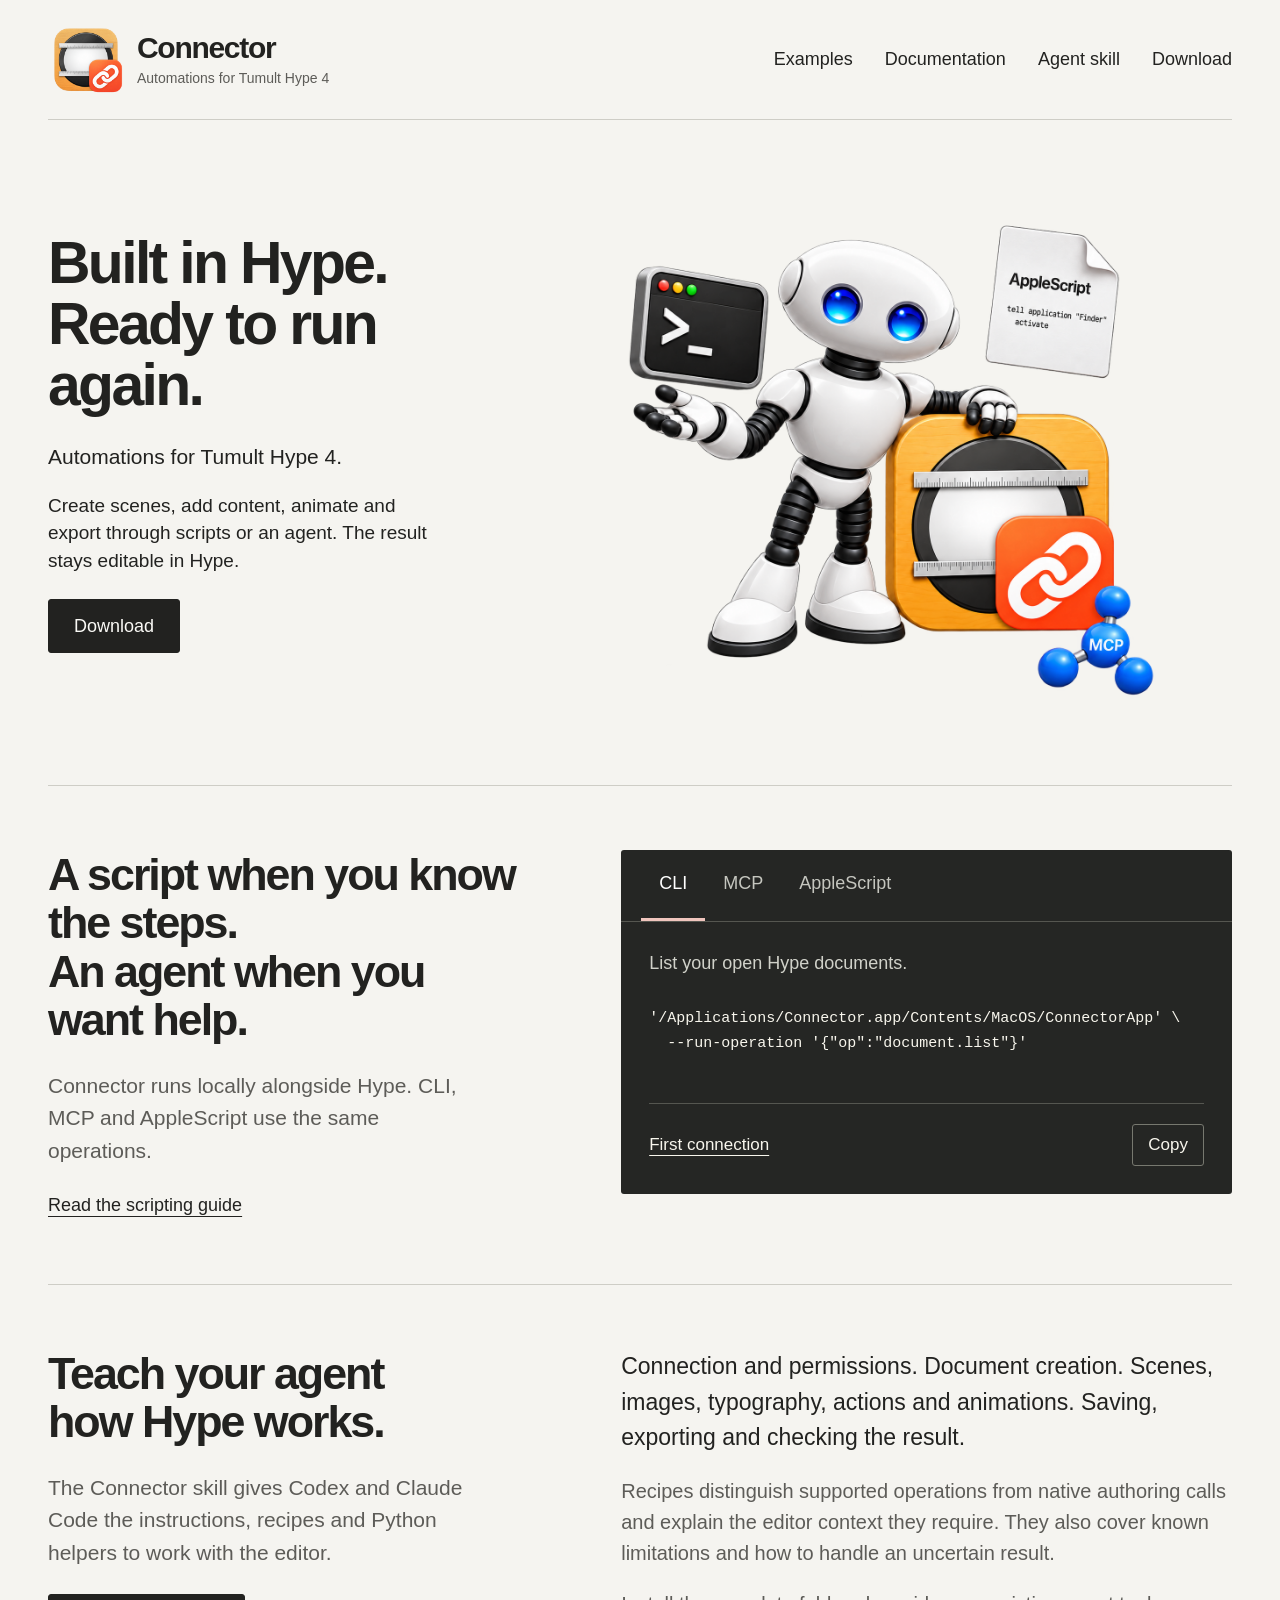
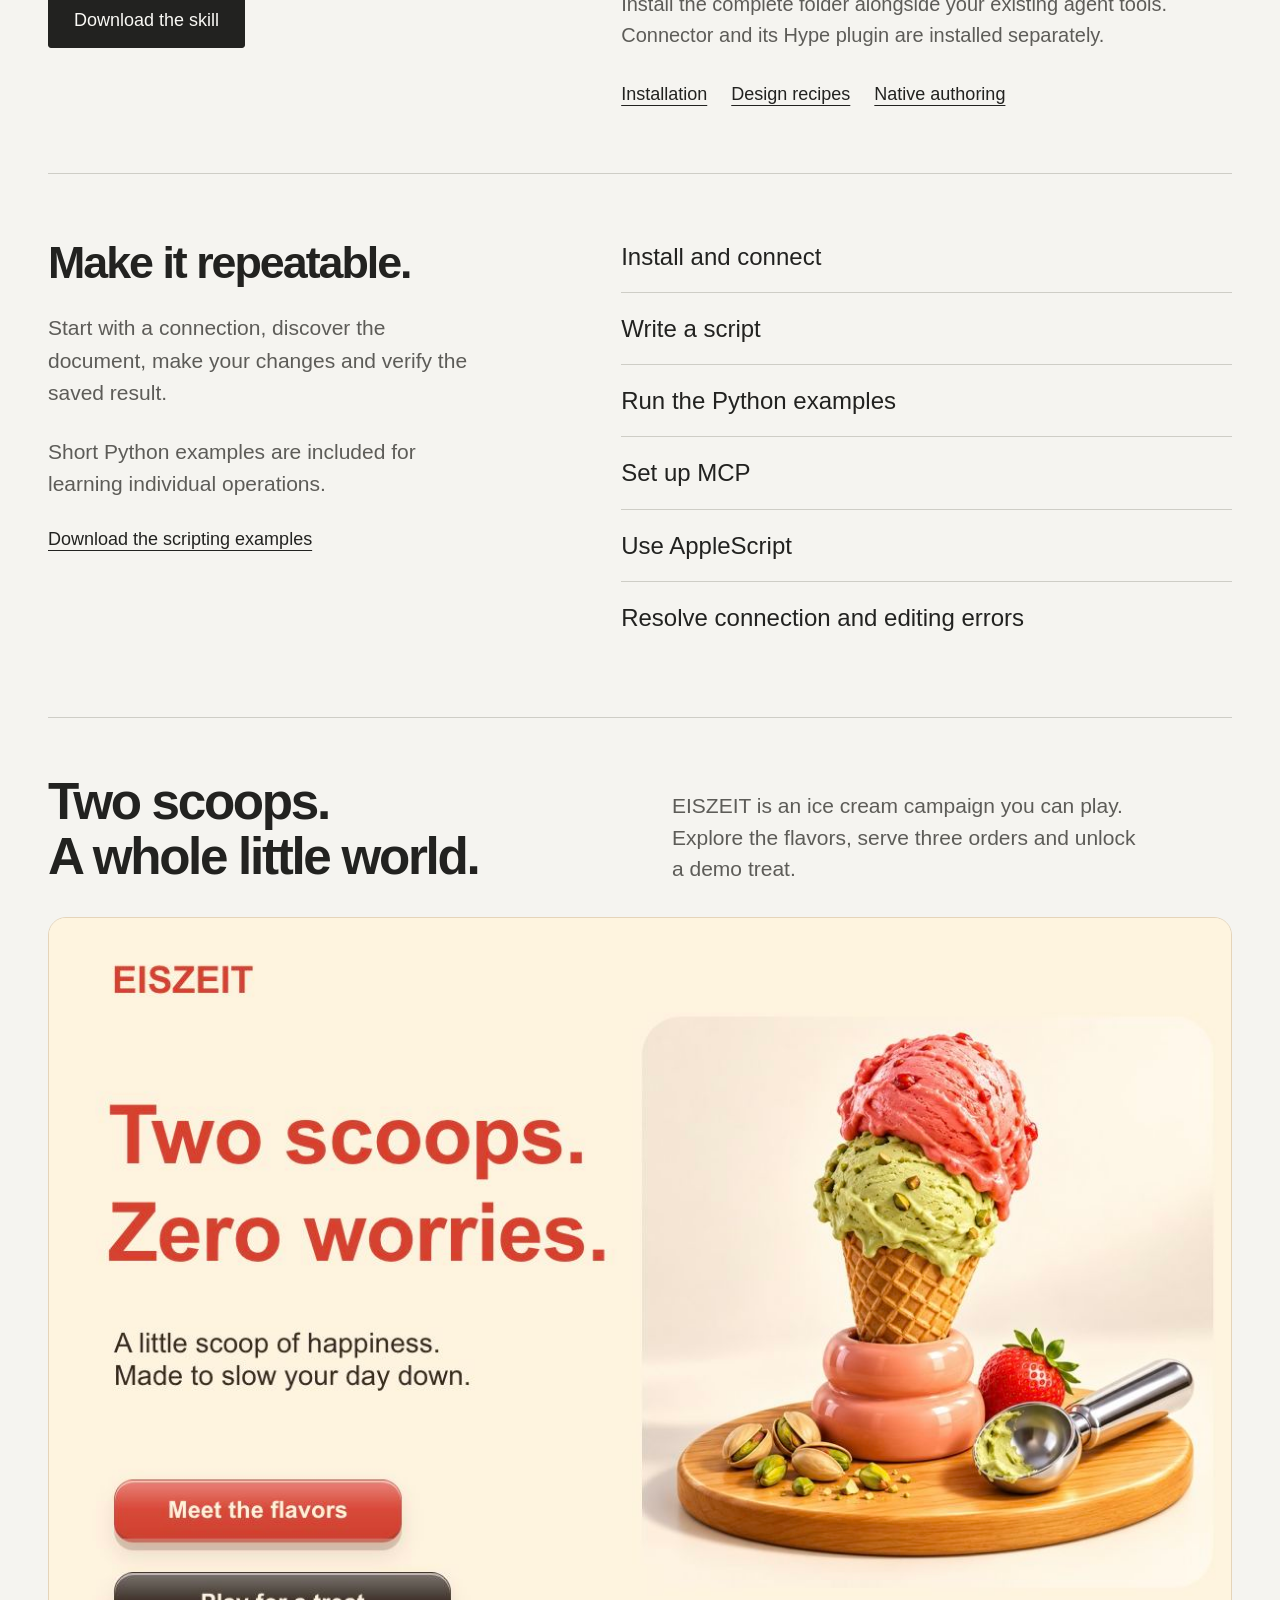
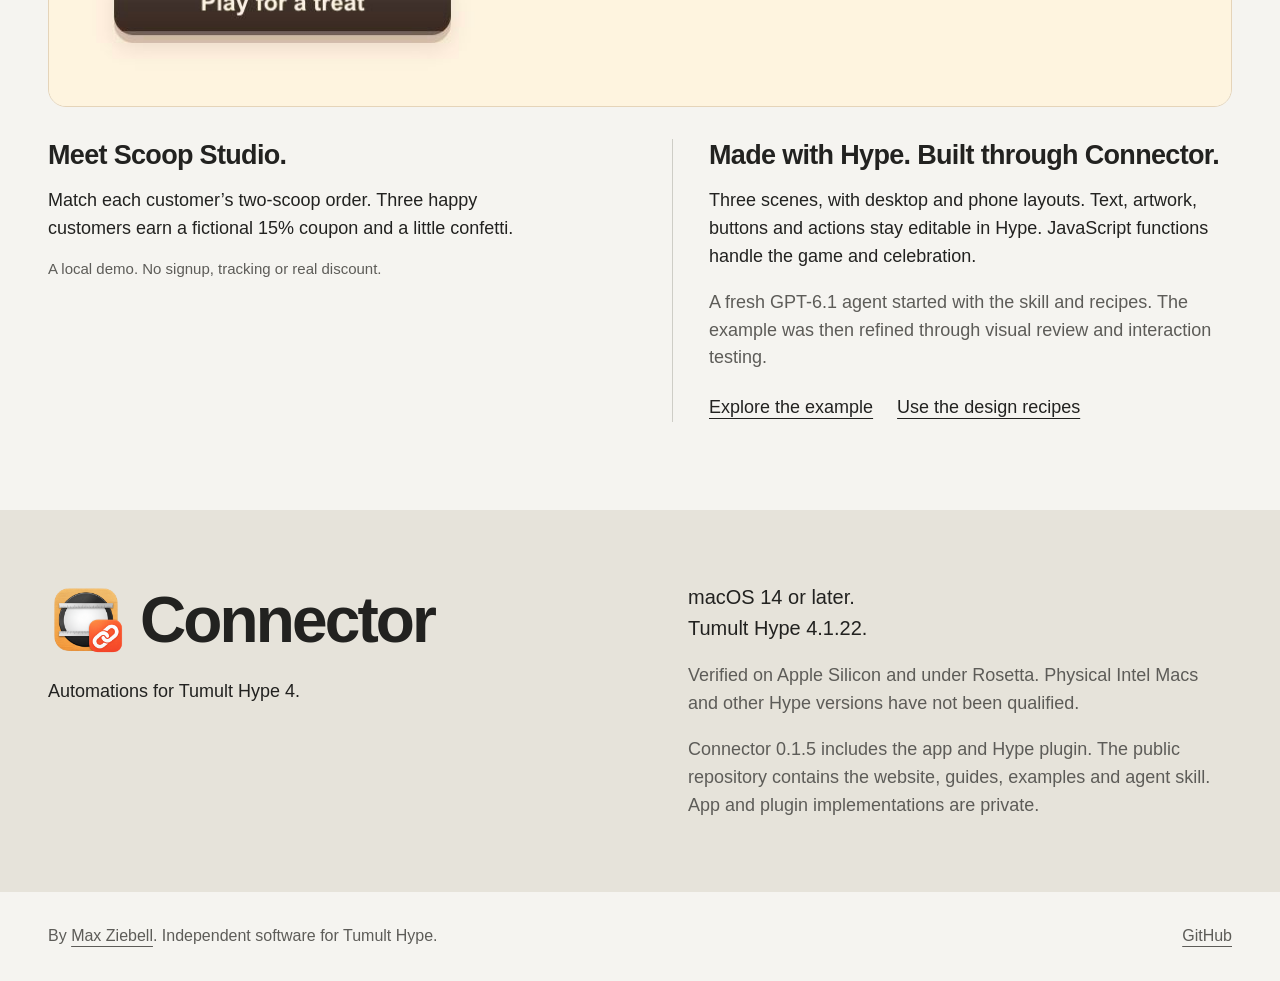
==== site/index.html @ 4b34b0c2 "Document Connector 0.1.5 authoring and prepare public downloads" ====
<!doctype html>
<html lang="en">
<head>
  <meta charset="utf-8">
  <meta name="viewport" content="width=device-width, initial-scale=1">
  <meta name="theme-color" content="#f5f4f0">
  <meta name="description" content="Build editable Hype documents with scripts or agents. Connector brings local CLI, AppleScript and MCP automation to Tumult Hype 4.">
  <meta property="og:title" content="Connector — Automations for Tumult Hype 4">
  <meta property="og:description" content="Built in Hype. Ready to run again. Local scripting and agent tools for editable documents.">
  <meta property="og:type" content="website">
  <meta property="og:url" content="https://worldoptimizer.github.io/hype-connector/">
  <!--SHARE_METADATA-->
  <title>Connector — Automations for Tumult Hype 4</title>
  <link rel="icon" href="assets/connector-app-icon.png" type="image/png">
  <link rel="stylesheet" href="assets/style.css">
  <link rel="stylesheet" href="assets/connector-brand.css">
  <script src="assets/site.js" defer></script>
</head>
<body>
<a class="skip" href="#main">Skip to content</a>
<!--PREVIEW_NOTICE-->
<header class="site-header wrap">
  <a class="brand" href="./"><img src="assets/connector-app-icon.png" width="76" height="76" alt=""><span class="brand-copy"><span>Connector</span><span class="brand-tagline">Automations for Tumult Hype 4</span></span></a>
  <nav aria-label="Main navigation"><a href="#examples">Examples</a><a href="guides/getting-started.html">Documentation</a><a href="guides/agent-skill.html">Agent skill</a><a href="#download">Download</a></nav>
</header>
<main id="main">
  <section class="hero wrap" aria-labelledby="hero-title"><div class="hero-copy"><h1 id="hero-title">Built in Hype.<br>Ready to run again.</h1><div class="hero-intro"><p>Automations for Tumult Hype 4.</p><p>Create scenes, add content, animate and export through scripts or an agent. The result stays editable in Hype.</p><a class="button" href="#download">Download</a></div></div><img class="hero-art" src="assets/connector-hero-v1.png" alt="Connector robot presenting CLI, AppleScript and MCP around the Connector app icon" width="1280" height="1280" fetchpriority="high"></section>



  <section class="section wrap split" id="workflows" aria-labelledby="workflows-title">
    <div class="section-intro"><h2 id="workflows-title">A script when you know the steps.<br>An agent when you want help.</h2><p>Connector runs locally alongside Hype. CLI, MCP and AppleScript use the same operations.</p><a href="guides/scripting.html">Read the scripting guide</a></div>
    <div class="code-demo">
      <div class="code-tabs" role="tablist" aria-label="Choose an interface">
        <button id="tab-cli" role="tab" aria-selected="true" aria-controls="panel-cli" data-tab="cli">CLI</button>
        <button id="tab-mcp" role="tab" aria-selected="false" aria-controls="panel-mcp" tabindex="-1" data-tab="mcp">MCP</button>
        <button id="tab-applescript" role="tab" aria-selected="false" aria-controls="panel-applescript" tabindex="-1" data-tab="applescript">AppleScript</button>
      </div>
      <div class="code-panel" id="panel-cli" role="tabpanel" aria-labelledby="tab-cli" tabindex="0">
        <p>List your open Hype documents.</p>
        <pre><code>'/Applications/Connector.app/Contents/MacOS/ConnectorApp' \
  --run-operation '{"op":"document.list"}'</code></pre>
        <div class="code-bottom"><a href="guides/getting-started.html">First connection</a><button class="copy-button" data-copy="panel-cli" aria-label="Copy CLI example">Copy</button></div>
      </div>
      <div class="code-panel" id="panel-mcp" role="tabpanel" aria-labelledby="tab-mcp" tabindex="0" hidden>
        <p>Connect an MCP client to the local app.</p>
        <pre><code>{
  "mcpServers": {
    "hype-connector": {
      "command": "/Applications/Connector.app/Contents/MacOS/ConnectorApp",
      "args": ["--mcp-stdio"]
    }
  }
}</code></pre>
        <div class="code-bottom"><a href="guides/mcp.html">MCP setup</a><button class="copy-button" data-copy="panel-mcp" aria-label="Copy MCP configuration">Copy</button></div>
      </div>
      <div class="code-panel" id="panel-applescript" role="tabpanel" aria-labelledby="tab-applescript" tabindex="0" hidden>
        <p>Find Hype sessions from Script Editor.</p>
        <pre><code>tell application "Connector"
    set responseJSON to perform operation "{\"op\":\"host.list\"}"
end tell</code></pre>
        <div class="code-bottom"><a href="guides/applescript.html">AppleScript guide</a><button class="copy-button" data-copy="panel-applescript" aria-label="Copy AppleScript example">Copy</button></div>
      </div>
    </div>
  </section>

  <section class="section wrap split" aria-labelledby="skill-title">
    <div class="section-intro"><h2 id="skill-title">Teach your agent<br>how Hype works.</h2><p>The Connector skill gives Codex and Claude Code the instructions, recipes and Python helpers to work with the editor.</p><a class="button" href="downloads/hype-connector-skill.zip" download>Download the skill</a></div>
    <div class="skill-content"><p>Connection and permissions. Document creation. Scenes, images, typography, actions and animations. Saving, exporting and checking the result.</p><p>Recipes distinguish supported operations from native authoring calls and explain the editor context they require. They also cover known limitations and how to handle an uncertain result.</p><p>Install the complete folder alongside your existing agent tools. Connector and its Hype plugin are installed separately.</p><div class="link-row"><a href="guides/agent-skill.html">Installation</a><a href="guides/skill-design.html">Design recipes</a><a href="guides/skill-native.html">Native authoring</a></div></div>
  </section>

  <section class="section wrap split" aria-labelledby="guides-title">
    <div class="section-intro"><h2 id="guides-title">Make it repeatable.</h2><p>Start with a connection, discover the document, make your changes and verify the saved result.</p><p>Short Python examples are included for learning individual operations.</p><a href="downloads/connector-examples.zip" download>Download the scripting examples</a></div>
    <nav class="guide-links" aria-label="Guides"><a href="guides/getting-started.html">Install and connect</a><a href="guides/scripting.html">Write a script</a><a href="guides/examples.html">Run the Python examples</a><a href="guides/mcp.html">Set up MCP</a><a href="guides/applescript.html">Use AppleScript</a><a href="guides/troubleshooting.html">Resolve connection and editing errors</a></nav>
  </section>

  <section class="showcase wrap" id="examples" aria-labelledby="showcase-title">
    <div class="showcase-heading"><h2 id="showcase-title">Two scoops.<br>A whole little world.</h2><p>EISZEIT is an ice cream campaign you can play. Explore the flavors, serve three orders and unlock a demo treat.</p></div>
    <a class="showcase-preview" href="demos/eiszeit/index.html" aria-label="Play EISZEIT, the ice cream campaign"><img class="showcase-image" src="assets/eiszeit-studio.png" width="1200" height="800" alt="EISZEIT: Two scoops. Zero worries. Strawberry and pistachio ice cream on a wooden plinth, with raised buttons to meet the flavors or play for a treat." loading="lazy"></a>
    <div class="showcase-details">
      <div class="showcase-play"><h3>Meet Scoop Studio.</h3><p>Match each customer’s two-scoop order. Three happy customers earn a fictional 15% coupon and a little confetti.</p><!--SHOWCASE_LINK--><p class="demo-note">A local demo. No signup, tracking or real discount.</p></div>
      <div class="showcase-making"><h3>Made with Hype. Built through Connector.</h3><p>Three scenes, with desktop and phone layouts. Text, artwork, buttons and actions stay editable in Hype. JavaScript functions handle the game and celebration.</p><p>A fresh GPT-6.1 agent started with the skill and recipes. The example was then refined through visual review and interaction testing.</p><div class="link-row"><a href="guides/examples.html">Explore the example</a><a href="guides/skill-design.html">Use the design recipes</a></div></div>
    </div>
  </section>
<section class="download-section" id="download" aria-labelledby="download-title"><div class="wrap download-layout"><div><div class="download-brand"><img src="assets/connector-app-icon.png" alt="" width="76" height="76"><h2 id="download-title">Connector</h2></div><p>Automations for Tumult Hype 4.</p><!--DOWNLOAD_BUTTON--></div><div class="download-details"><p>macOS 14 or later.<br>Tumult Hype 4.1.22.</p><p>Verified on Apple Silicon and under Rosetta. Physical Intel Macs and other Hype versions have not been qualified.</p><p>Connector 0.1.5 includes the app and Hype plugin. The public repository contains the website, guides, examples and agent skill. App and plugin implementations are private.</p></div></div></section>
</main>
<footer class="footer wrap"><p>By <a href="https://github.com/worldoptimizer">Max Ziebell</a>. Independent software for Tumult Hype.</p><a href="https://github.com/worldoptimizer/hype-connector">GitHub</a></footer>
<div class="copy-status sr-only" aria-live="polite"></div>
</body>
</html>
---- site/assets/style.css ----
:root{--paper:#f5f4f0;--ink:#222220;--muted:#5d5c58;--line:#cecdc6;--accent:#a62e35;--dark:#252624;--light:#faf9f5;color-scheme:light;font-family:-apple-system,BlinkMacSystemFont,"Helvetica Neue",Arial,sans-serif;font-size:18px;color:var(--ink);background:var(--paper)}
*{box-sizing:border-box}html{scroll-behavior:smooth;scroll-padding-top:24px}body{margin:0;line-height:1.55}a{color:inherit;text-underline-offset:5px;text-decoration-thickness:1px}a:hover{color:var(--accent)}button,input{font:inherit}button{cursor:pointer}img{max-width:100%;height:auto;display:block}figure,p{margin:0}p+p{margin-top:1em}h1,h2,h3,h4{font-weight:600;line-height:1.08;letter-spacing:-.045em;margin:0}h1{font-size:clamp(58px,7.4vw,110px)}h2{font-size:clamp(34px,3.5vw,52px)}h3{font-size:28px}button,a,input{touch-action:manipulation}:focus-visible{outline:3px solid var(--accent);outline-offset:6px}[hidden]{display:none!important}.wrap{width:min(1240px,calc(100% - 96px));margin-inline:auto}.sr-only{position:absolute;width:1px;height:1px;overflow:hidden;clip-path:inset(50%);white-space:nowrap}.skip{position:absolute;top:-100px;left:16px;z-index:10;background:var(--paper);padding:12px}.skip:focus{top:12px}.preview-banner{padding:10px 24px;text-align:center;font-size:16px;color:var(--muted);border-bottom:1px solid var(--line)}.site-header{display:flex;align-items:center;justify-content:space-between;gap:28px;min-height:112px;border-bottom:1px solid var(--line)}.brand{font-size:30px;font-weight:650;letter-spacing:-1.3px;text-decoration:none}.site-header nav{display:flex;gap:32px;flex-wrap:wrap;font-size:18px}.site-header nav a{text-decoration:none}.hero{padding-block:80px 72px;display:grid;grid-template-columns:1.4fr 1fr;gap:72px;align-items:end}.hero-intro{max-width:430px;padding-bottom:5px;font-size:23px;line-height:1.45}.hero-intro p:first-child{font-size:23px;font-weight:500}.hero-intro .button{margin-top:28px}.button{display:inline-flex;align-items:center;justify-content:center;background:var(--ink);border:1px solid var(--ink);color:var(--light);padding:14px 25px;min-height:54px;text-decoration:none;border-radius:3px;font-size:18px;font-weight:500;line-height:1.3}.button:hover{background:var(--accent);border-color:var(--accent);color:white}.showcase{padding-bottom:84px}.showcase-image{width:100%;background:#fff4d7}.showcase-caption{display:grid;grid-template-columns:1fr 1fr;gap:72px;padding-top:32px}.showcase-caption h2{font-size:clamp(30px,3vw,43px)}.showcase-caption p{font-size:20px;line-height:1.5}.showcase-caption p+p{color:var(--muted);font-size:18px}.showcase-caption a{display:inline-block;margin-top:20px}.section{padding-block:84px;border-top:1px solid var(--line)}.split{display:grid;grid-template-columns:1fr 1.28fr;gap:96px}.section-intro p{font-size:21px;color:var(--muted);margin-top:26px;max-width:440px}.section-intro>a{display:inline-block;margin-top:25px}.code-demo{min-width:0;background:var(--dark);color:#f8f6ed;align-self:start;border-radius:3px;overflow:hidden}.code-tabs{display:flex;border-bottom:1px solid #555650;padding:0 20px}.code-tabs button{font-size:18px;color:#c5c6bf;background:none;border:0;border-bottom:3px solid transparent;padding:20px 18px}.code-tabs button[aria-selected=true]{color:#fff;border-bottom-color:#f0c5bd}.code-tabs button:hover{color:#fff}.code-panel{padding:28px}.code-panel>p{font-size:18px;color:#d0d1c9}.code-panel pre{margin:28px 0 38px;font-size:15px;line-height:1.7;overflow:auto;padding-bottom:8px;white-space:pre-wrap;overflow-wrap:anywhere}.code-panel code{font-family:ui-monospace,SFMono-Regular,Menlo,Consolas,monospace}.code-bottom{display:flex;align-items:center;justify-content:space-between;gap:20px;border-top:1px solid #555650;padding-top:20px;font-size:17px}.code-bottom a:hover{color:#ffc8be}.copy-button{font-size:17px;border:1px solid #77786f;background:transparent;border-radius:3px;color:inherit;padding:7px 15px}.copy-button:hover{background:#464740}.skill-content{font-size:23px;line-height:1.55}.skill-content p+p{font-size:20px;color:var(--muted)}.link-row{display:flex;gap:24px;flex-wrap:wrap;margin-top:30px;font-size:18px}.guide-links{display:flex;flex-direction:column}.guide-links a{font-size:24px;text-decoration:none;padding:17px 0;border-bottom:1px solid var(--line)}.guide-links a:first-child{padding-top:0}.guide-links a:last-child{border-bottom:0}.download-section{margin-top:16px;padding-block:72px;background:#e6e3da}.download-layout{display:grid;grid-template-columns:1fr 1fr;gap:96px}.download-layout h2{font-size:64px}.download-layout h2+p{font-size:24px;margin-top:16px}.download-layout .button{margin-top:30px}.download-details{font-size:20px}.download-details p+p{font-size:18px;color:var(--muted)}.footer{display:flex;justify-content:space-between;gap:32px;align-items:center;padding-block:32px;font-size:16px;color:var(--muted)}
/* Shared reading layout for the generated documentation. */
.doc-layout{display:grid;grid-template-columns:245px minmax(0,1fr);gap:70px;padding-block:55px 90px;align-items:start}.doc-sidebar{position:sticky;top:30px;min-width:0}.doc-sidebar h2{font-size:22px;letter-spacing:-.02em;margin-bottom:20px}.doc-search{width:100%;border:1px solid #b5b4ad;background:transparent;color:var(--ink);border-radius:3px;font-size:17px;padding:11px 12px;margin-bottom:18px}.doc-sidebar nav{display:flex;flex-direction:column;gap:2px}.doc-sidebar nav a{font-size:17px;line-height:1.4;display:block;padding:8px 10px;text-decoration:none;border-left:2px solid transparent}.doc-sidebar nav a[aria-current=page]{border-left-color:var(--accent);color:var(--accent);background:#ece9e2}.search-empty{font-size:17px;color:var(--muted)}.doc-content{min-width:0;max-width:850px;overflow-wrap:anywhere}.doc-content h1{font-size:clamp(36px,4vw,56px);margin-bottom:30px}.doc-content h2{font-size:30px;margin:48px 0 20px;letter-spacing:-.025em;scroll-margin-top:25px}.doc-content h3{font-size:24px;margin:32px 0 16px;letter-spacing:-.02em}.doc-content h4{font-size:21px;margin:24px 0 14px}.doc-content p{margin:0 0 20px}.doc-content ul,.doc-content ol{padding-left:25px;margin:20px 0 28px}.doc-content li{margin:8px 0}.doc-content li p{margin-bottom:8px}.doc-content pre{background:#e9e7e0;border:1px solid #ddd9cf;padding:22px;overflow:auto;line-height:1.6;font-size:15px;white-space:pre-wrap;overflow-wrap:anywhere;margin:24px 0 30px;border-radius:3px}.doc-content code{font-family:ui-monospace,SFMono-Regular,Menlo,Consolas,monospace;font-size:.88em}.doc-content pre code{font-size:inherit}.doc-content :not(pre)>code{background:#e9e7e0;padding:2px 4px;border-radius:2px}.doc-content table{display:block;max-width:100%;width:max-content;overflow:auto;border-collapse:collapse;margin:24px 0 32px;font-size:17px}.doc-content th{text-align:left;font-weight:600}.doc-content th,.doc-content td{padding:12px 16px;border-bottom:1px solid var(--line);vertical-align:top;min-width:150px}.doc-content th:first-child,.doc-content td:first-child{padding-left:0}.doc-content blockquote{margin:28px 0;padding:4px 0 4px 24px;border-left:3px solid var(--line);font-size:20px}.doc-content blockquote p:last-child{margin-bottom:0}.doc-content hr{border:0;border-top:1px solid var(--line);margin:40px 0}.doc-end{border-top:1px solid var(--line);margin-top:56px;padding-top:22px;color:var(--muted);font-size:16px}
@media(min-width:1600px){.wrap{width:min(1360px,calc(100% - 128px))}}
@media(max-width:1050px){.wrap{width:calc(100% - 64px)}.hero{gap:40px;grid-template-columns:1.2fr 1fr;padding-block:60px}.hero-intro,.hero-intro p:first-child{font-size:20px}.split{gap:48px}.site-header nav{gap:20px}.showcase-caption{gap:40px}.download-layout{gap:48px}.doc-layout{grid-template-columns:210px minmax(0,1fr);gap:40px}.doc-sidebar nav a{font-size:16px}}
@media(max-width:760px){.wrap{width:calc(100% - 40px)}.site-header{align-items:flex-start;flex-direction:column;gap:16px;padding-block:24px;min-height:0}.site-header nav{font-size:16px;gap:13px 23px}.brand{font-size:28px}.hero{grid-template-columns:1fr;gap:30px;padding-block:44px 40px}.hero-intro{max-width:560px}.hero-intro p:first-child{font-size:22px}.hero-intro .button{margin-top:24px}.showcase-caption{grid-template-columns:1fr;gap:20px;padding-top:24px}.showcase-caption h2{font-size:32px}.showcase-caption p{font-size:19px}.showcase{padding-bottom:50px}.section{padding-block:48px}.split{grid-template-columns:1fr;gap:32px}.section-intro p{font-size:20px;max-width:none;margin-top:22px}.section-intro>a{margin-top:20px}.code-panel{padding:22px}.code-tabs{padding-inline:6px}.code-tabs button{font-size:17px;padding:18px 15px}.code-panel pre{font-size:14px}.skill-content{font-size:21px}.skill-content p+p{font-size:19px}.guide-links a{font-size:22px}.download-section{padding-block:48px}.download-layout{grid-template-columns:1fr;gap:36px}.download-layout h2{font-size:52px}.footer{flex-direction:column;align-items:flex-start;gap:18px;padding-block:26px}.preview-banner{font-size:15px;text-align:left;padding-inline:20px}.doc-layout{display:flex;flex-direction:column;gap:36px;padding-block:32px 55px}.doc-sidebar{position:static;width:100%;border-bottom:1px solid var(--line);padding-bottom:24px}.doc-sidebar nav{display:grid;grid-template-columns:1fr 1fr;gap:4px 12px}.doc-sidebar nav a{font-size:16px;padding:8px}.doc-sidebar h2{margin-bottom:16px}.doc-search{margin-bottom:12px}.doc-content{width:100%}.doc-content h1{font-size:38px}.doc-content h2{font-size:28px}.doc-content table{font-size:16px}.doc-content pre{padding:16px;font-size:14px}}
@media(prefers-reduced-motion:reduce){html{scroll-behavior:auto}}
.guide-menu summary{font-size:22px;font-weight:500;letter-spacing:-.02em;cursor:pointer;margin-bottom:20px}.guide-menu:not([open]) summary{margin-bottom:0}

.app-icon{width:120px;height:120px;object-fit:contain;margin-bottom:24px}
---- site/assets/connector-brand.css ----
.brand{display:flex;align-items:center;gap:13px}.brand img{width:76px;height:76px;object-fit:contain}.site-header{min-height:120px}.hero{grid-template-columns:minmax(300px,.9fr) minmax(0,1.4fr);align-items:center;gap:30px;padding-block:50px 65px}.hero h1{font-size:clamp(42px,4.6vw,66px);line-height:1.04}.hero-intro{font-size:19px;margin-top:27px;max-width:400px}.hero-intro p:first-child{font-size:21px}.hero-intro .button{margin-top:25px}.hero-art{width:100%;height:auto;object-fit:contain;mix-blend-mode:normal;max-height:550px}.showcase{border-top:1px solid var(--line);padding-top:48px}.showcase figure{display:grid;grid-template-columns:1.05fr 1fr;gap:52px;align-items:center}.showcase-caption{display:block;padding:0}.showcase-caption h2{font-size:35px;margin-bottom:23px}.showcase-caption p{font-size:18px}.showcase-caption p+p{font-size:17px}.showcase-caption a{font-size:18px}.showcase-image{width:100%;height:auto}.section{padding-block:64px}
@media(max-width:900px){.hero{gap:12px}.hero h1{font-size:46px}.hero-intro{font-size:18px}.hero-intro p:first-child{font-size:19px}.showcase figure{gap:30px}.showcase-caption h2{font-size:30px}}
@media(max-width:760px){.hero{grid-template-columns:1fr;padding-block:36px;gap:20px}.hero h1{font-size:46px}.hero-art{max-height:370px}.hero-intro{max-width:500px}.showcase figure{grid-template-columns:1fr}.showcase-caption h2{font-size:30px}.brand img{width:60px;height:60px}}

.download-brand{display:flex;align-items:center;gap:16px;margin-bottom:20px}.download-brand img{width:76px;height:76px;object-fit:contain;flex-shrink:0}.download-brand h2{margin:0}
@media(max-width:480px){.download-brand{gap:13px}.download-brand img{width:60px;height:60px}.download-brand h2{font-size:38px}}
.footer-brand{display:inline-flex;align-items:center;gap:8px}.footer-brand img{width:28px;height:28px;object-fit:contain}

/* A complete campaign, with the preview and its explanation kept together. */
.showcase{padding-top:56px;padding-bottom:72px}.showcase-heading{display:grid;grid-template-columns:1fr 1fr;gap:64px;align-items:end;margin-bottom:32px}.showcase-heading h2{font-size:clamp(34px,4vw,52px)}.showcase-heading p{max-width:480px;font-size:21px;line-height:1.5;color:var(--muted)}.showcase-preview{display:block;border:1px solid #e5d4b9;border-radius:18px;overflow:hidden;background:#fff3df}.showcase-image{width:100%;height:auto}.showcase-details{display:grid;grid-template-columns:1fr 1fr;gap:64px;padding-top:32px}.showcase-details h3{font-size:27px;letter-spacing:-.025em;line-height:1.2;margin-bottom:16px}.showcase-details p{font-size:18px;max-width:510px}.showcase-play .button{margin-top:22px}.showcase-play .demo-note{font-size:15px;color:var(--muted);margin-top:14px}.showcase-making{border-left:1px solid var(--line);padding-left:36px}.showcase-making p+p{color:var(--muted)}.showcase-making .link-row{gap:16px 24px;margin-top:22px}
@media(max-width:760px){.showcase{padding-top:36px;padding-bottom:48px}.showcase-heading,.showcase-details{grid-template-columns:1fr;gap:24px}.showcase-heading{margin-bottom:24px}.showcase-heading p{font-size:19px}.showcase-details{padding-top:26px;gap:32px}.showcase-making{border-left:0;border-top:1px solid var(--line);padding:28px 0 0}.showcase-details h3{font-size:25px}.showcase-preview{border-radius:10px}}

/* Keep the product tagline directly beneath the header wordmark. */
.site-header .brand{min-width:0}.site-header .brand img{flex-shrink:0}.brand-copy{display:flex;flex-direction:column;gap:3px;min-width:0;line-height:1.15}.brand-tagline{font-size:14px;line-height:1.35;font-weight:400;letter-spacing:0;color:var(--muted)}
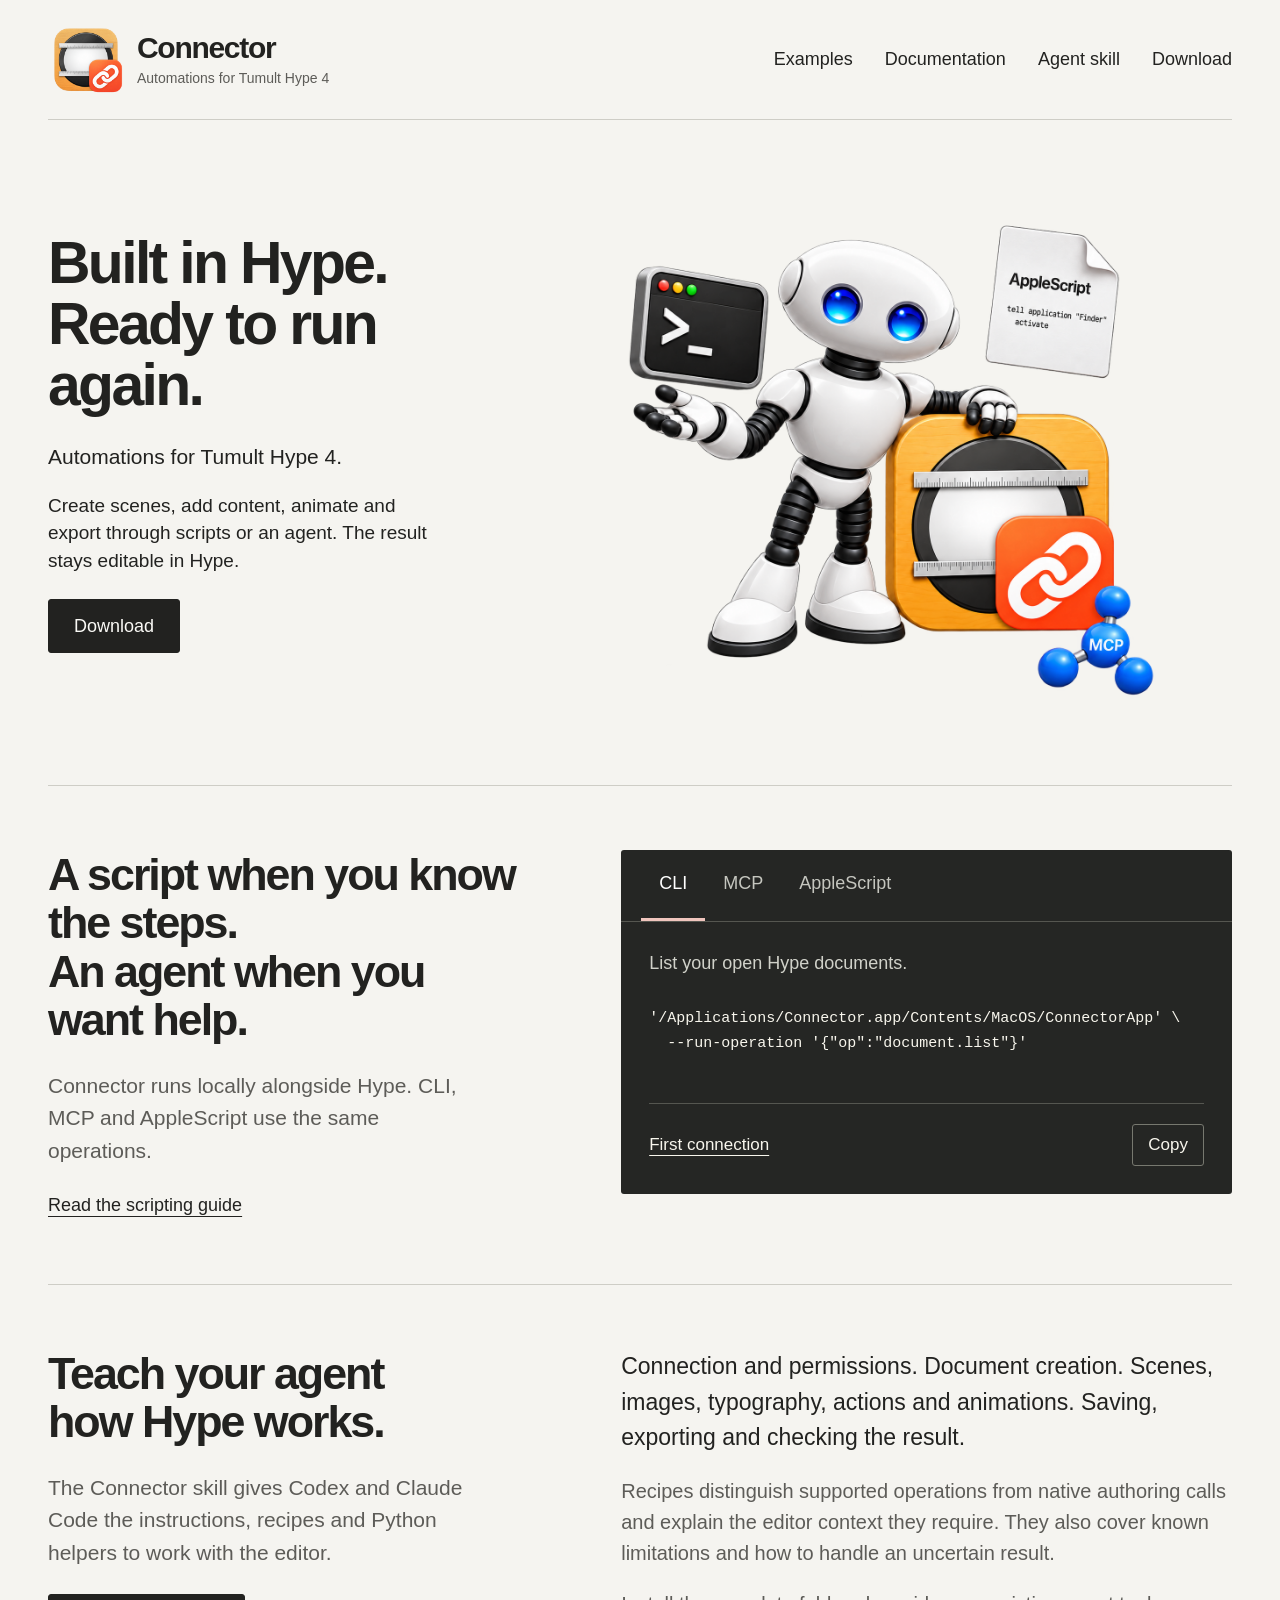
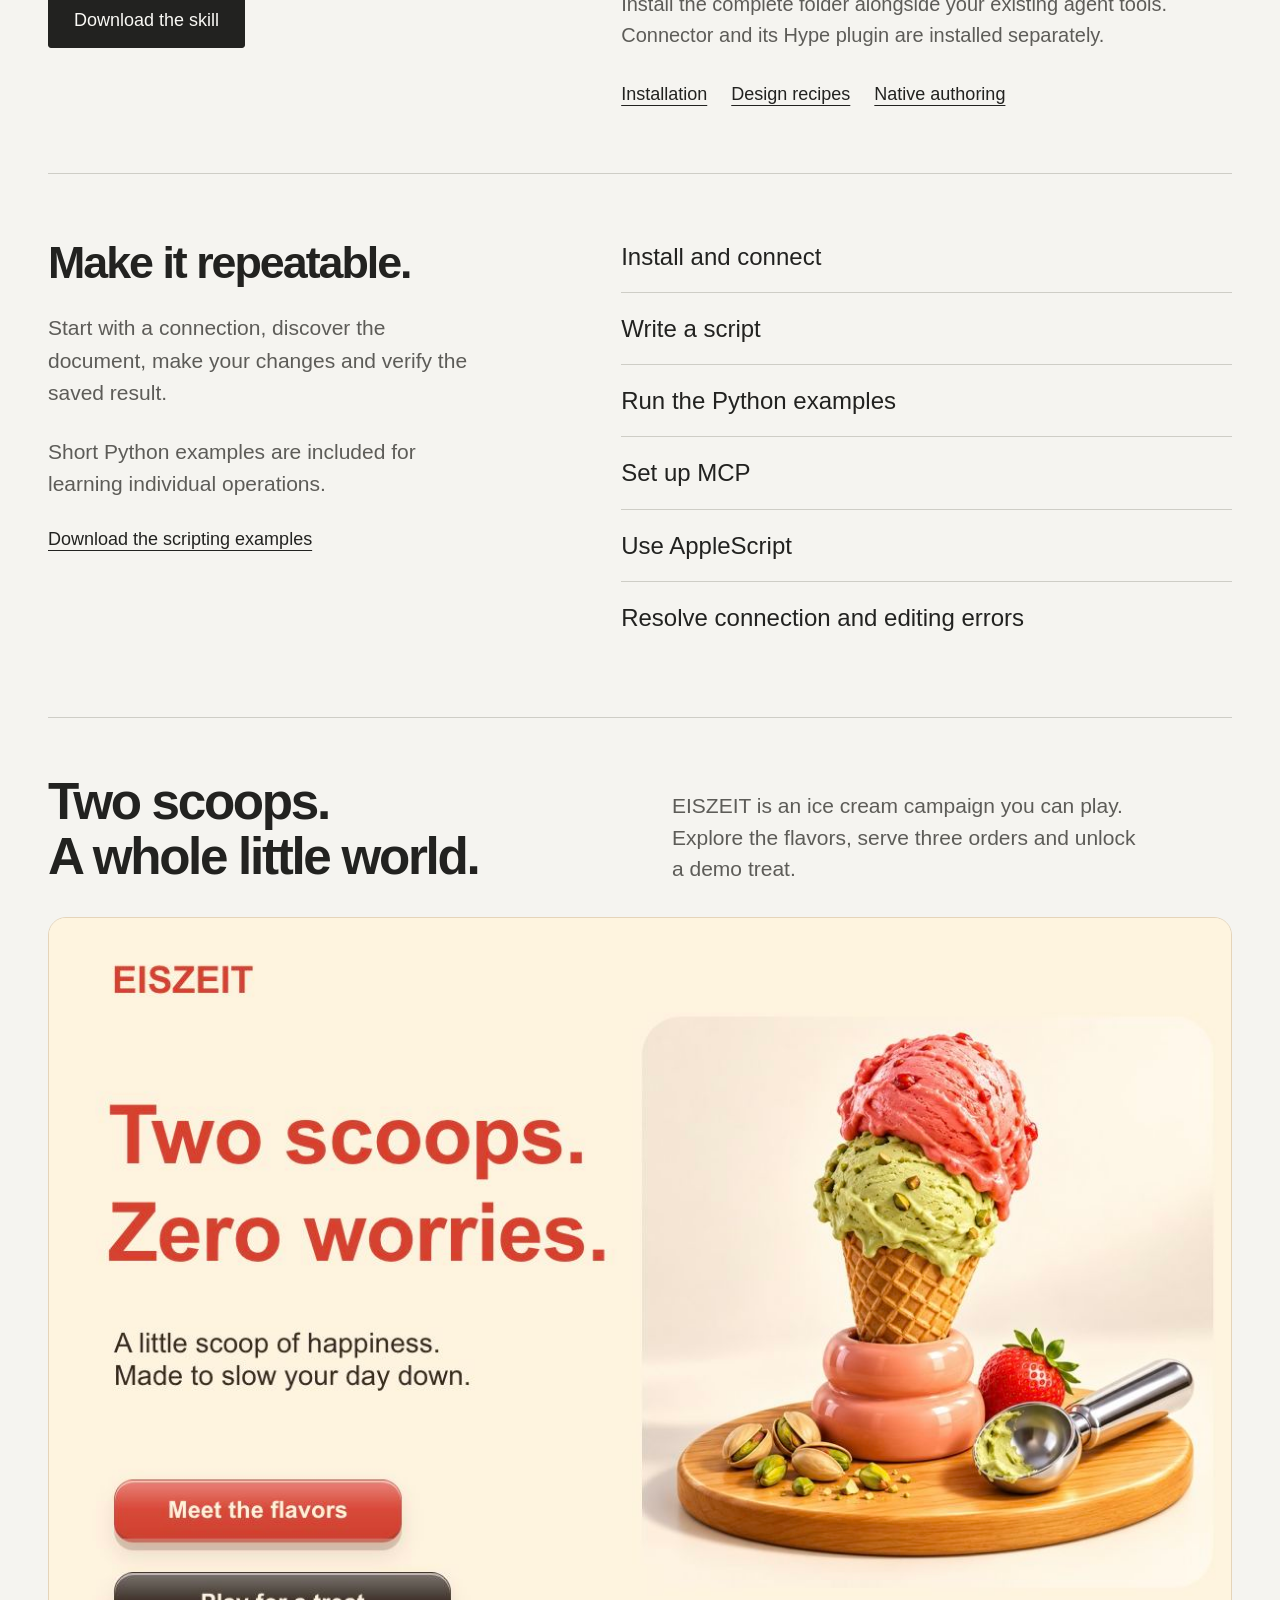
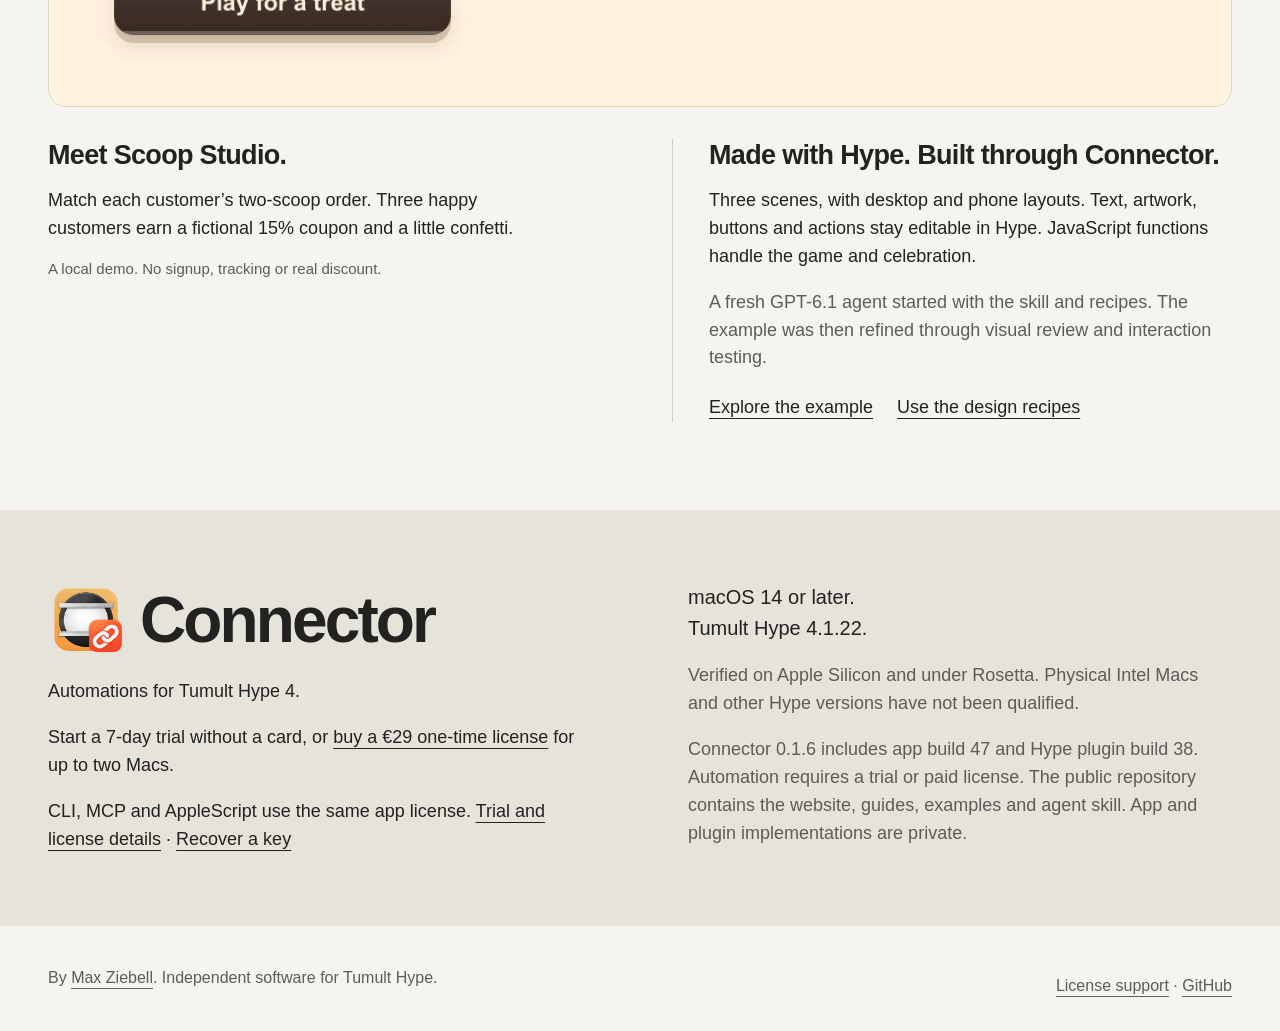
==== commit b08f5136: "Prepare 0.1.6 trial, licensing guides and signed update feed" ====
--- a/site/index.html
+++ b/site/index.html
@@ -82,9 +82,9 @@
       <div class="showcase-making"><h3>Made with Hype. Built through Connector.</h3><p>Three scenes, with desktop and phone layouts. Text, artwork, buttons and actions stay editable in Hype. JavaScript functions handle the game and celebration.</p><p>A fresh GPT-6.1 agent started with the skill and recipes. The example was then refined through visual review and interaction testing.</p><div class="link-row"><a href="guides/examples.html">Explore the example</a><a href="guides/skill-design.html">Use the design recipes</a></div></div>
     </div>
   </section>
-<section class="download-section" id="download" aria-labelledby="download-title"><div class="wrap download-layout"><div><div class="download-brand"><img src="assets/connector-app-icon.png" alt="" width="76" height="76"><h2 id="download-title">Connector</h2></div><p>Automations for Tumult Hype 4.</p><!--DOWNLOAD_BUTTON--></div><div class="download-details"><p>macOS 14 or later.<br>Tumult Hype 4.1.22.</p><p>Verified on Apple Silicon and under Rosetta. Physical Intel Macs and other Hype versions have not been qualified.</p><p>Connector 0.1.5 includes the app and Hype plugin. The public repository contains the website, guides, examples and agent skill. App and plugin implementations are private.</p></div></div></section>
+<section class="download-section" id="download" aria-labelledby="download-title"><div class="wrap download-layout"><div><div class="download-brand"><img src="assets/connector-app-icon.png" alt="" width="76" height="76"><h2 id="download-title">Connector</h2></div><p>Automations for Tumult Hype 4.</p><!--DOWNLOAD_BUTTON--><p>Start a 7-day trial without a card, or <a href="https://license.maxziebell.de/checkout">buy a €29 one-time license</a> for up to two Macs.</p><p>CLI, MCP and AppleScript use the same app license. <a href="guides/licensing.html">Trial and license details</a> · <a href="https://license.maxziebell.de/recover">Recover a key</a></p></div><div class="download-details"><p>macOS 14 or later.<br>Tumult Hype 4.1.22.</p><p>Verified on Apple Silicon and under Rosetta. Physical Intel Macs and other Hype versions have not been qualified.</p><p>Connector 0.1.6 includes app build 47 and Hype plugin build 38. Automation requires a trial or paid license. The public repository contains the website, guides, examples and agent skill. App and plugin implementations are private.</p></div></div></section>
 </main>
-<footer class="footer wrap"><p>By <a href="https://github.com/worldoptimizer">Max Ziebell</a>. Independent software for Tumult Hype.</p><a href="https://github.com/worldoptimizer/hype-connector">GitHub</a></footer>
+<footer class="footer wrap"><p>By <a href="https://github.com/worldoptimizer">Max Ziebell</a>. Independent software for Tumult Hype.</p><p><a href="mailto:license@maxziebell.de">License support</a> · <a href="https://github.com/worldoptimizer/hype-connector">GitHub</a></p></footer>
 <div class="copy-status sr-only" aria-live="polite"></div>
 </body>
 </html>
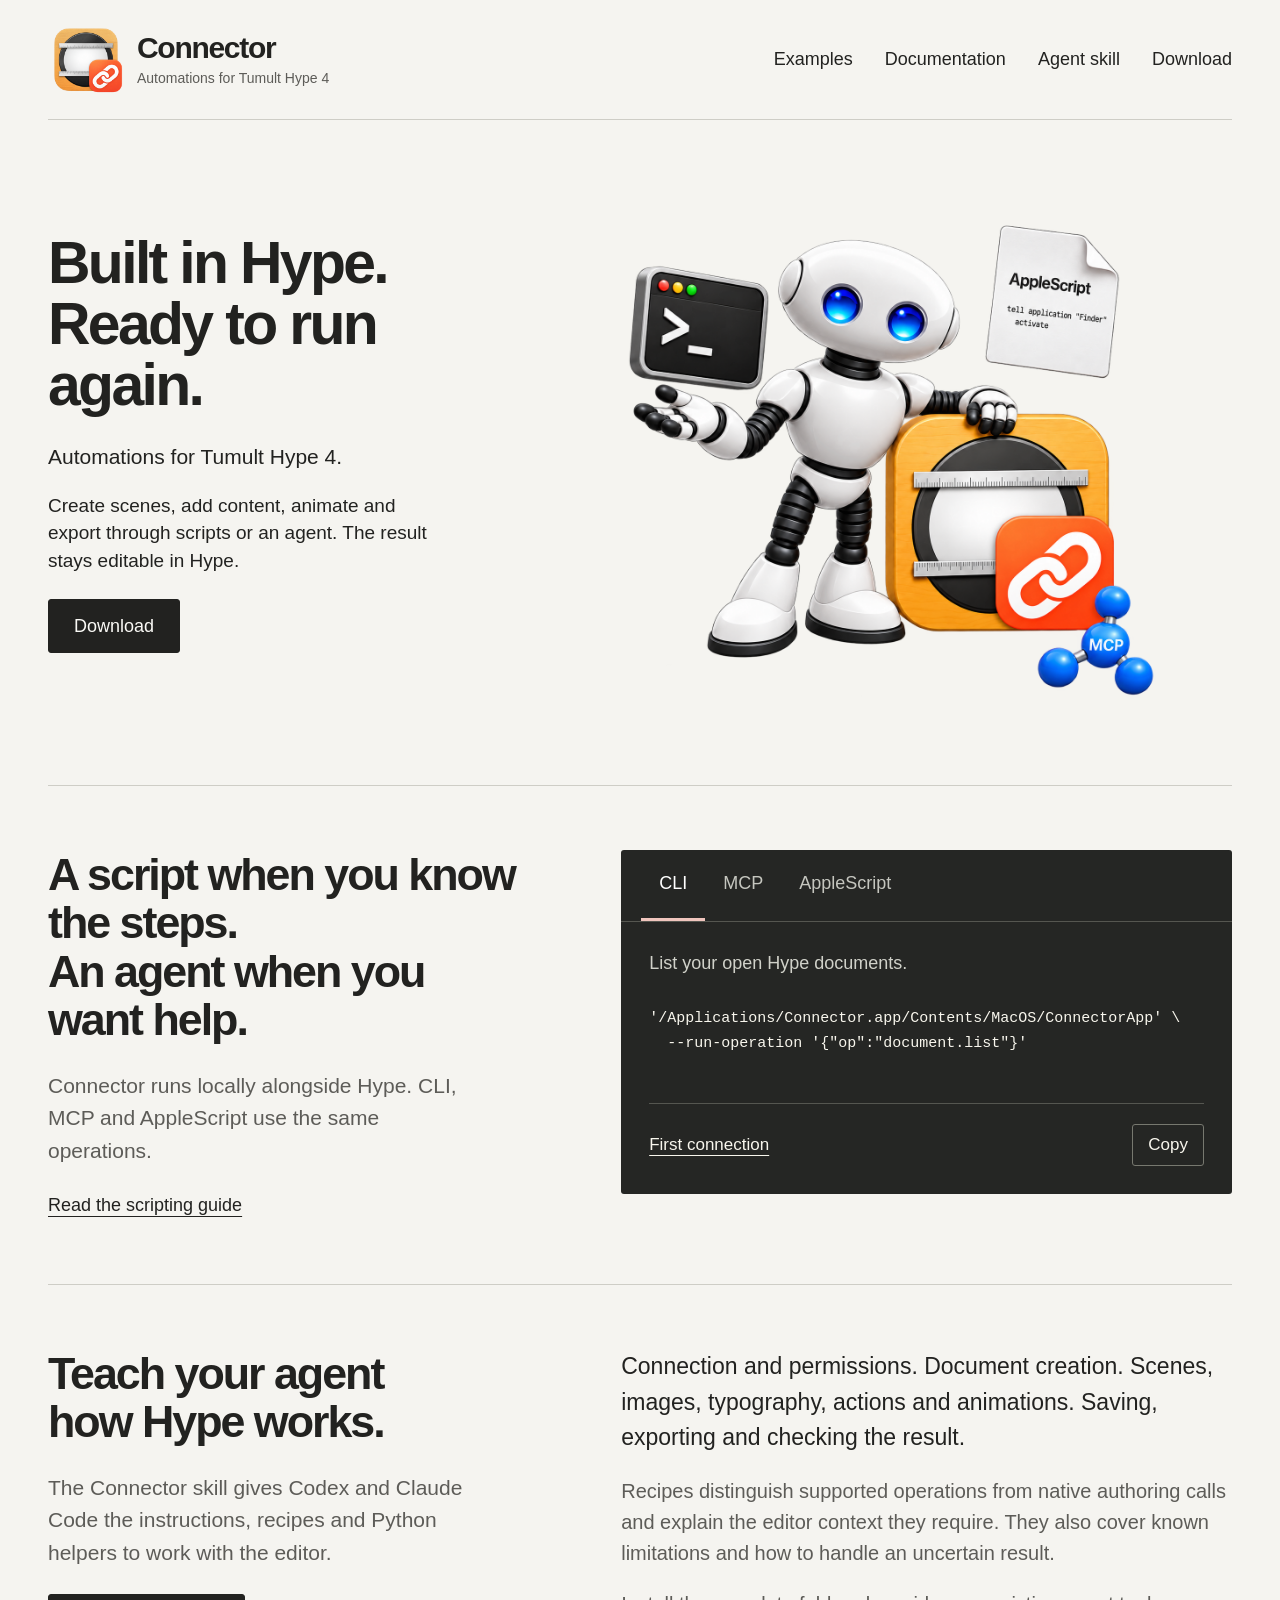
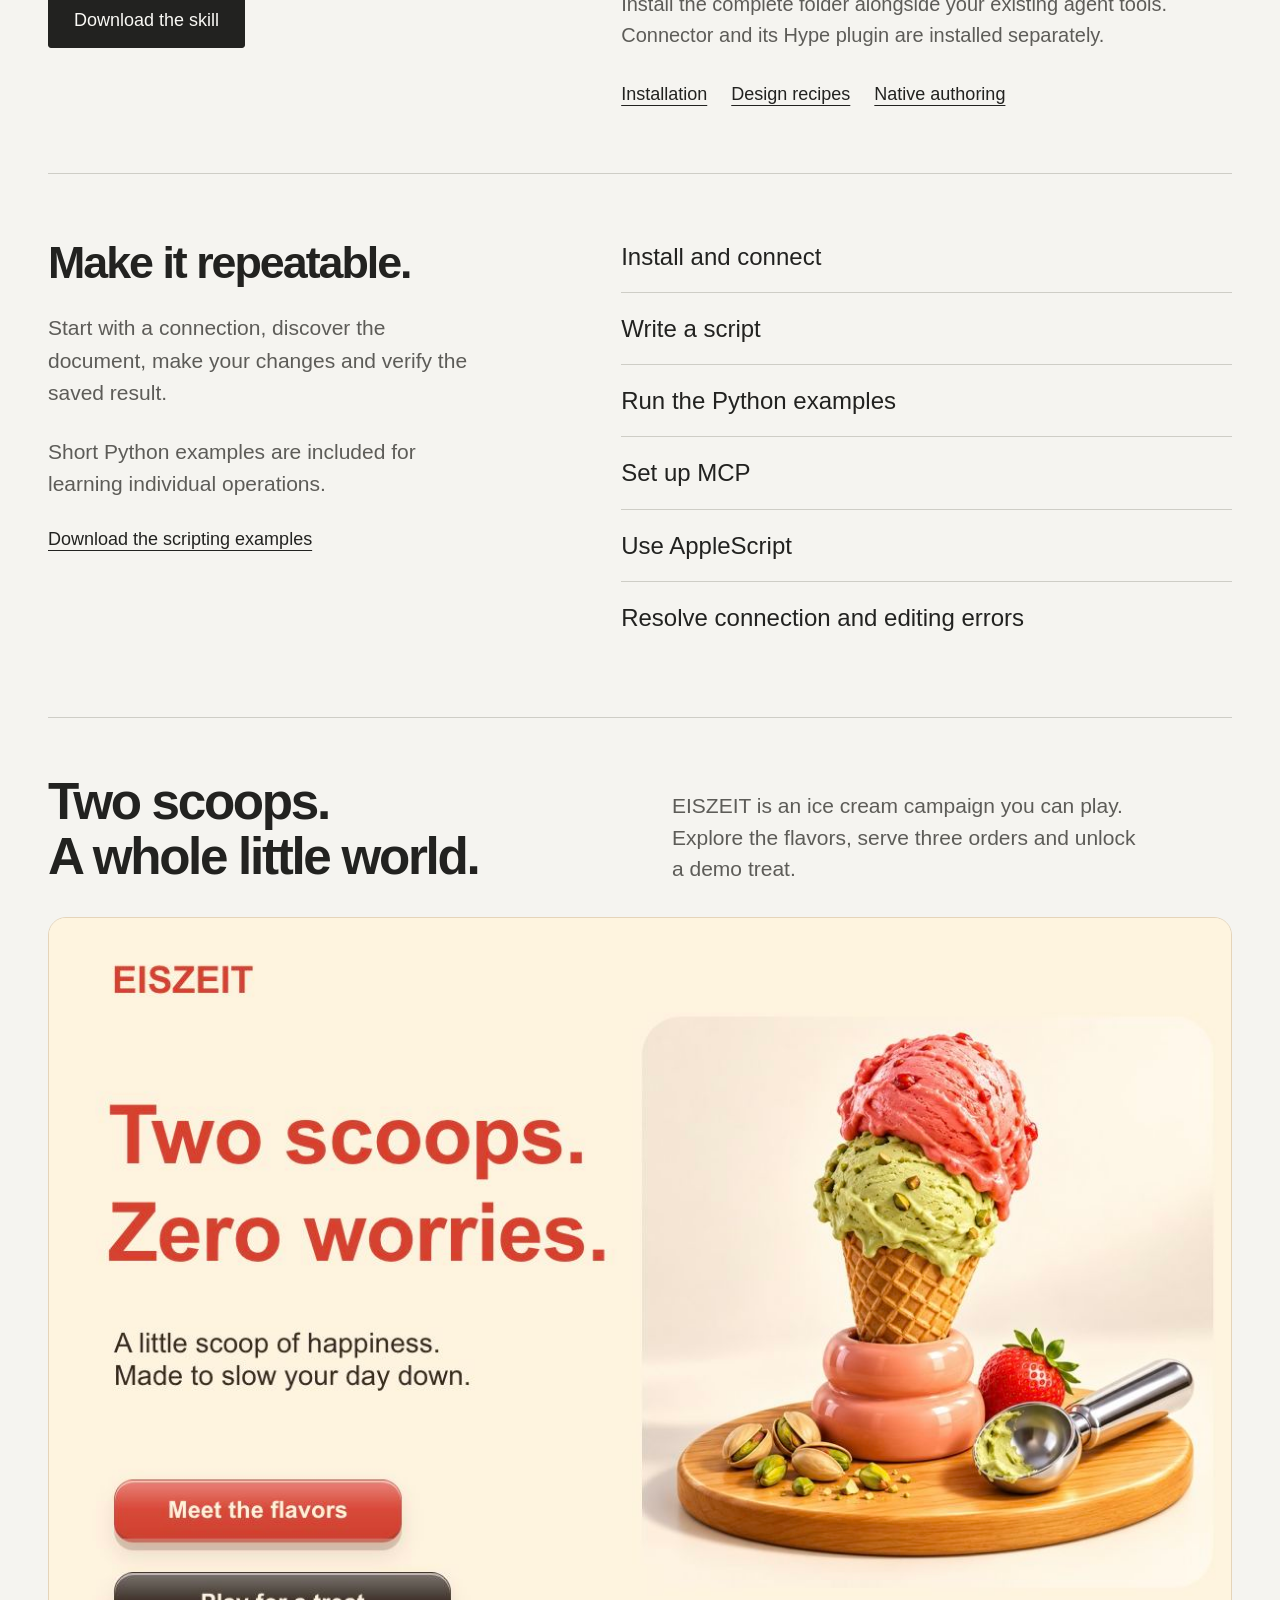
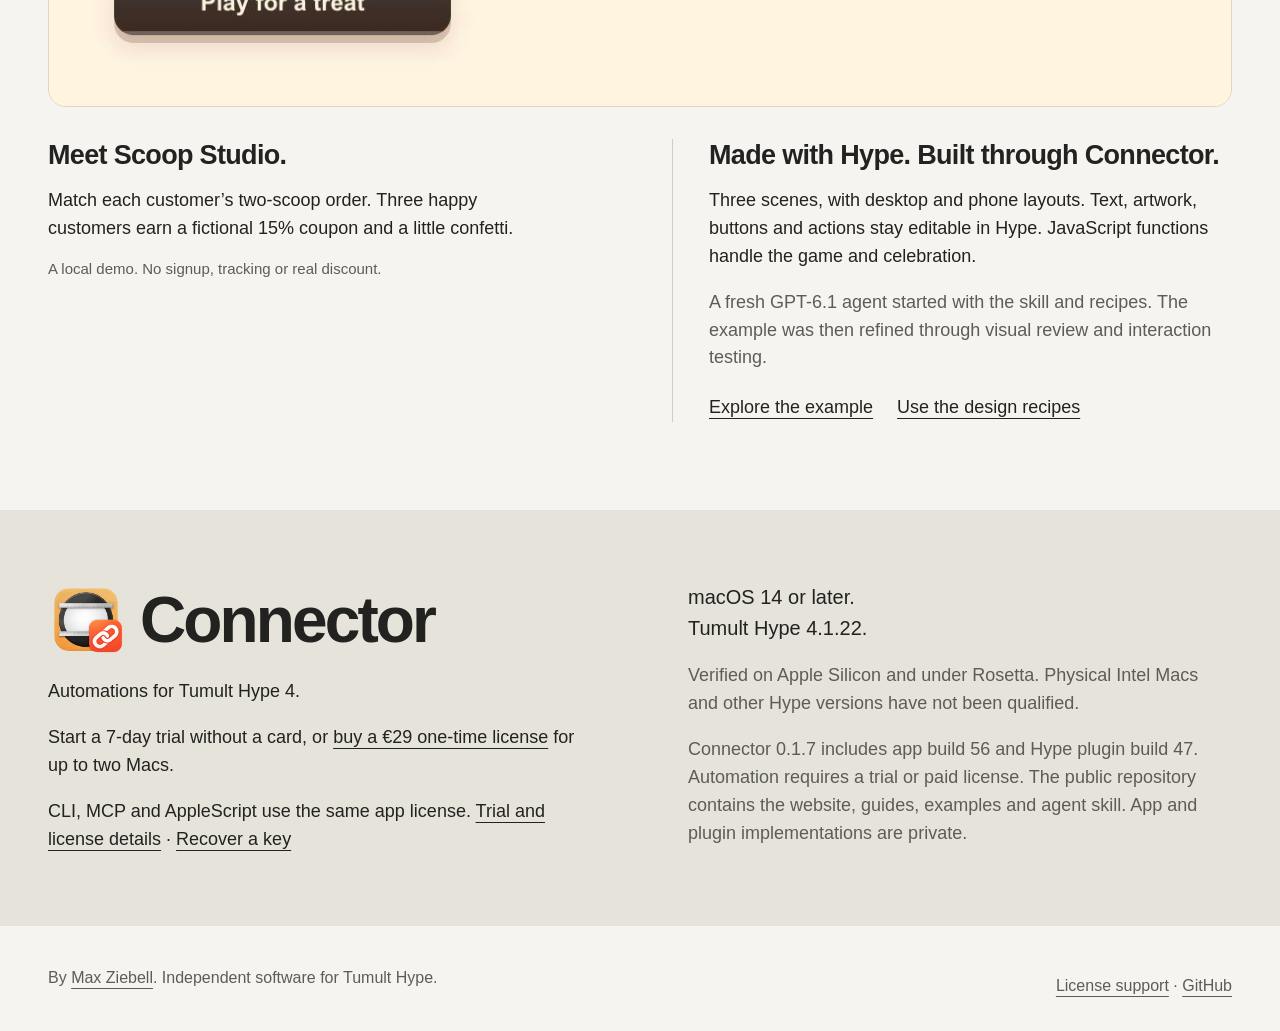
==== commit 4460ff6b: "Document faster batch authoring and keyframe workflows for 0.1.7" ====
--- a/site/index.html
+++ b/site/index.html
@@ -82,7 +82,7 @@
       <div class="showcase-making"><h3>Made with Hype. Built through Connector.</h3><p>Three scenes, with desktop and phone layouts. Text, artwork, buttons and actions stay editable in Hype. JavaScript functions handle the game and celebration.</p><p>A fresh GPT-6.1 agent started with the skill and recipes. The example was then refined through visual review and interaction testing.</p><div class="link-row"><a href="guides/examples.html">Explore the example</a><a href="guides/skill-design.html">Use the design recipes</a></div></div>
     </div>
   </section>
-<section class="download-section" id="download" aria-labelledby="download-title"><div class="wrap download-layout"><div><div class="download-brand"><img src="assets/connector-app-icon.png" alt="" width="76" height="76"><h2 id="download-title">Connector</h2></div><p>Automations for Tumult Hype 4.</p><!--DOWNLOAD_BUTTON--><p>Start a 7-day trial without a card, or <a href="https://license.maxziebell.de/checkout">buy a €29 one-time license</a> for up to two Macs.</p><p>CLI, MCP and AppleScript use the same app license. <a href="guides/licensing.html">Trial and license details</a> · <a href="https://license.maxziebell.de/recover">Recover a key</a></p></div><div class="download-details"><p>macOS 14 or later.<br>Tumult Hype 4.1.22.</p><p>Verified on Apple Silicon and under Rosetta. Physical Intel Macs and other Hype versions have not been qualified.</p><p>Connector 0.1.6 includes app build 47 and Hype plugin build 38. Automation requires a trial or paid license. The public repository contains the website, guides, examples and agent skill. App and plugin implementations are private.</p></div></div></section>
+<section class="download-section" id="download" aria-labelledby="download-title"><div class="wrap download-layout"><div><div class="download-brand"><img src="assets/connector-app-icon.png" alt="" width="76" height="76"><h2 id="download-title">Connector</h2></div><p>Automations for Tumult Hype 4.</p><!--DOWNLOAD_BUTTON--><p>Start a 7-day trial without a card, or <a href="https://license.maxziebell.de/checkout">buy a €29 one-time license</a> for up to two Macs.</p><p>CLI, MCP and AppleScript use the same app license. <a href="guides/licensing.html">Trial and license details</a> · <a href="https://license.maxziebell.de/recover">Recover a key</a></p></div><div class="download-details"><p>macOS 14 or later.<br>Tumult Hype 4.1.22.</p><p>Verified on Apple Silicon and under Rosetta. Physical Intel Macs and other Hype versions have not been qualified.</p><p>Connector 0.1.7 includes app build 56 and Hype plugin build 47. Automation requires a trial or paid license. The public repository contains the website, guides, examples and agent skill. App and plugin implementations are private.</p></div></div></section>
 </main>
 <footer class="footer wrap"><p>By <a href="https://github.com/worldoptimizer">Max Ziebell</a>. Independent software for Tumult Hype.</p><p><a href="mailto:license@maxziebell.de">License support</a> · <a href="https://github.com/worldoptimizer/hype-connector">GitHub</a></p></footer>
 <div class="copy-status sr-only" aria-live="polite"></div>
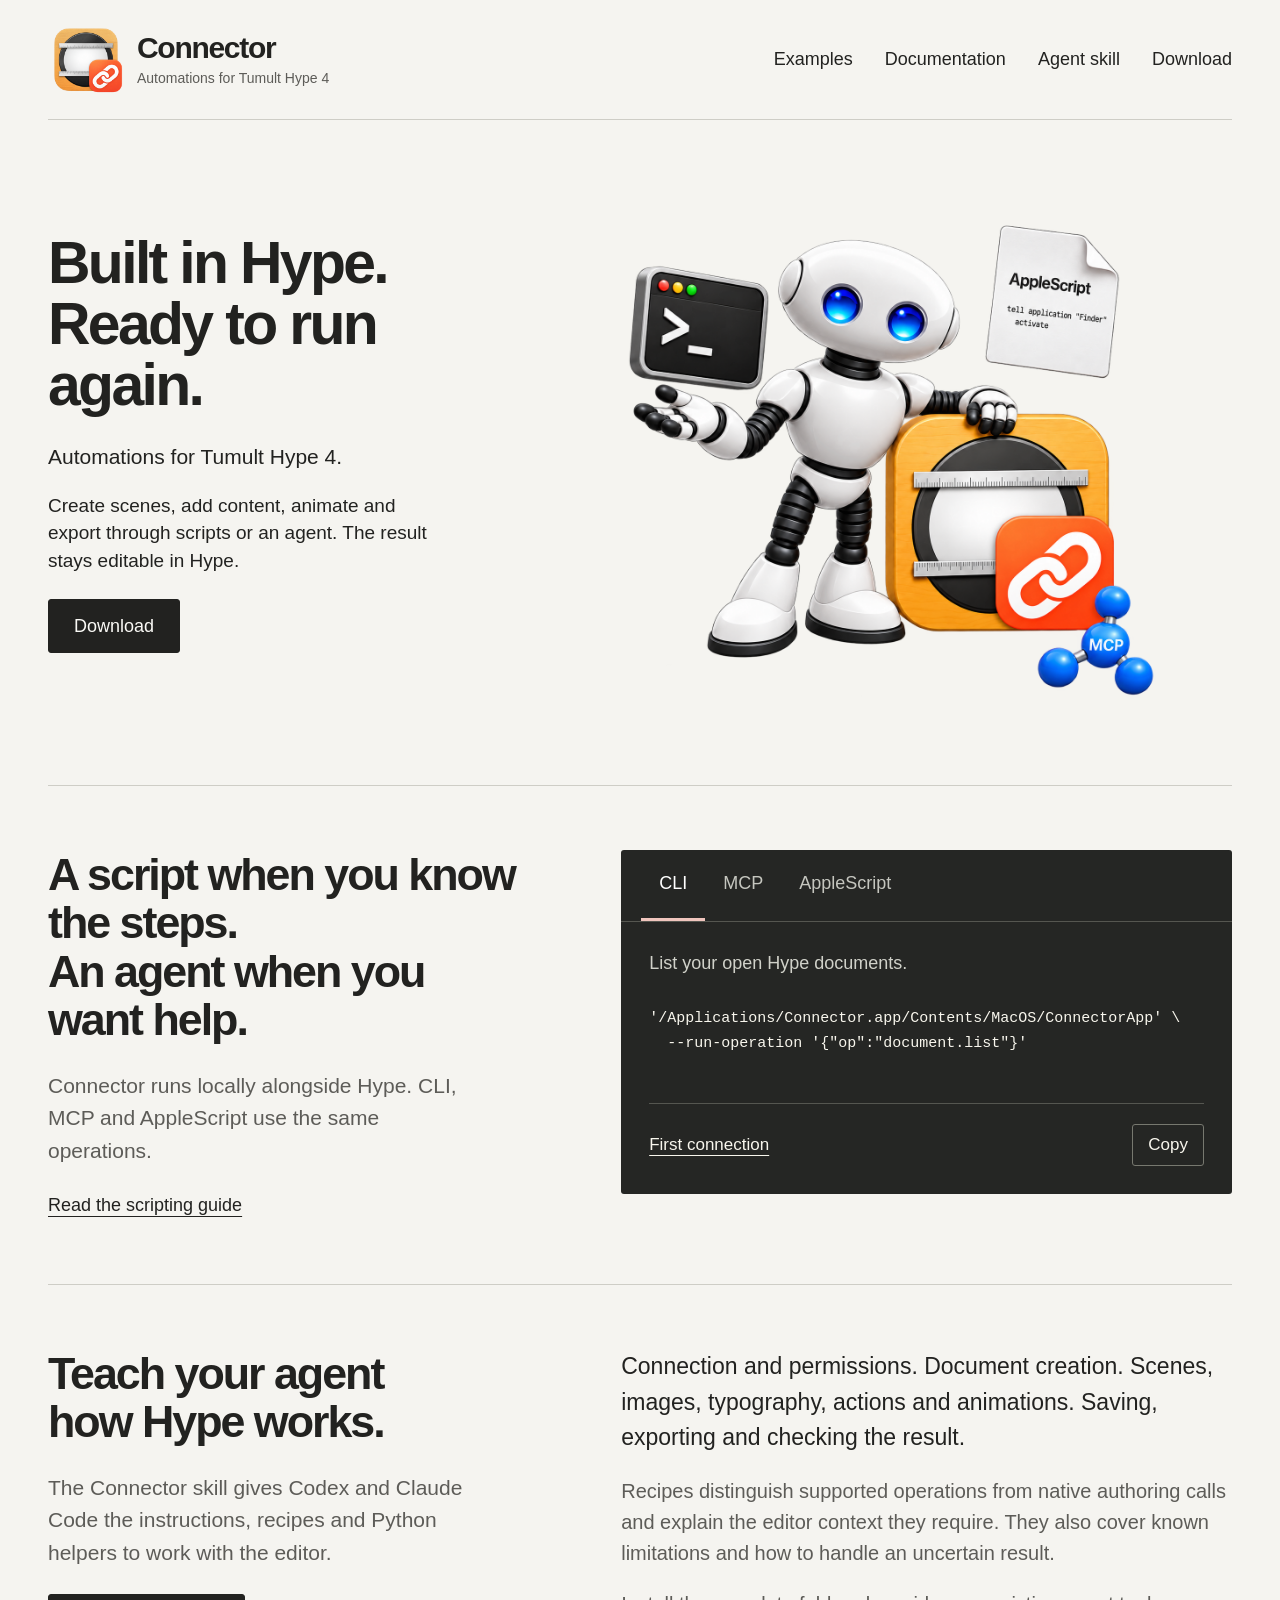
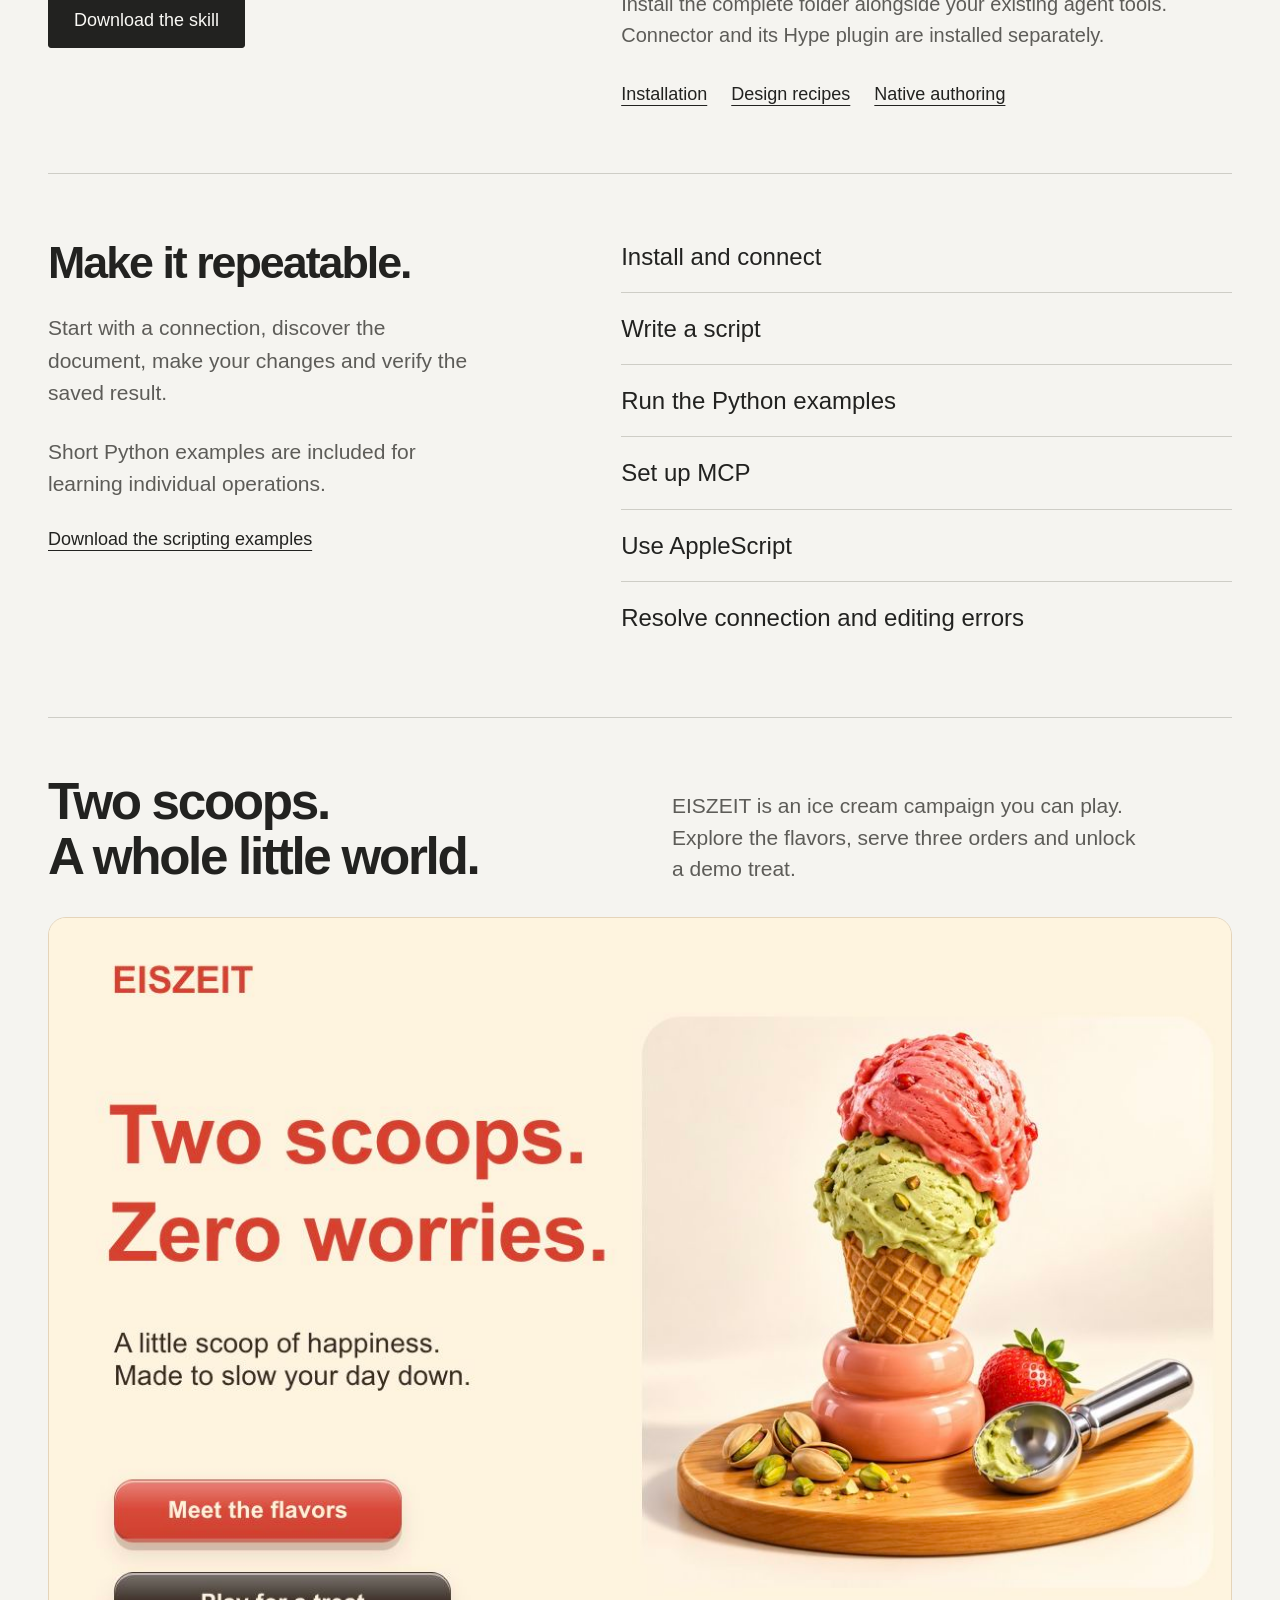
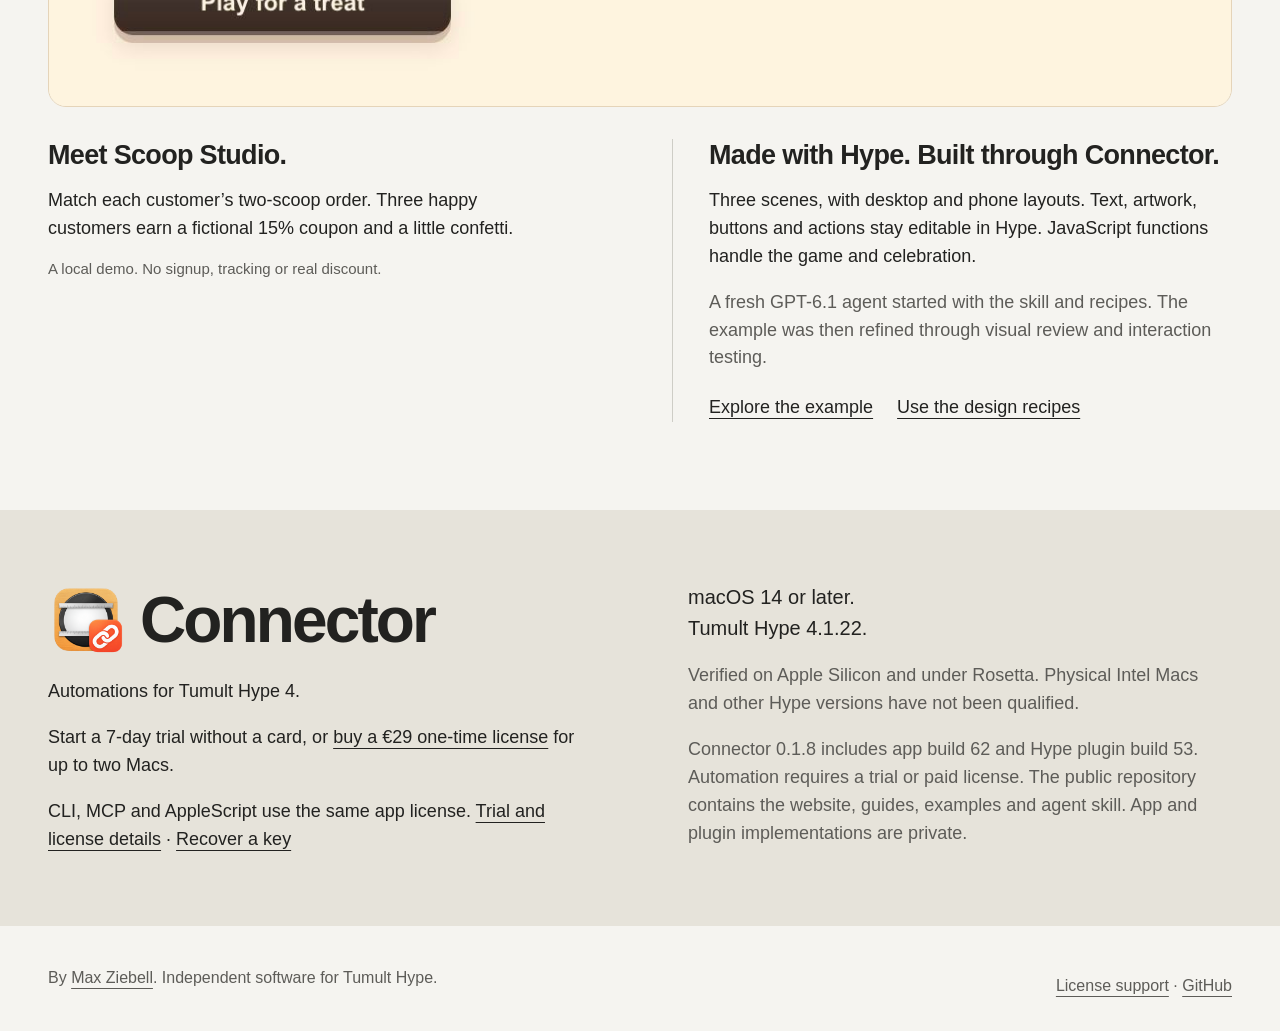
==== commit 069357fe: "Publish Connector 0.1.8 folder-access fix and signed update feed" ====
--- a/site/index.html
+++ b/site/index.html
@@ -82,7 +82,7 @@
       <div class="showcase-making"><h3>Made with Hype. Built through Connector.</h3><p>Three scenes, with desktop and phone layouts. Text, artwork, buttons and actions stay editable in Hype. JavaScript functions handle the game and celebration.</p><p>A fresh GPT-6.1 agent started with the skill and recipes. The example was then refined through visual review and interaction testing.</p><div class="link-row"><a href="guides/examples.html">Explore the example</a><a href="guides/skill-design.html">Use the design recipes</a></div></div>
     </div>
   </section>
-<section class="download-section" id="download" aria-labelledby="download-title"><div class="wrap download-layout"><div><div class="download-brand"><img src="assets/connector-app-icon.png" alt="" width="76" height="76"><h2 id="download-title">Connector</h2></div><p>Automations for Tumult Hype 4.</p><!--DOWNLOAD_BUTTON--><p>Start a 7-day trial without a card, or <a href="https://license.maxziebell.de/checkout">buy a €29 one-time license</a> for up to two Macs.</p><p>CLI, MCP and AppleScript use the same app license. <a href="guides/licensing.html">Trial and license details</a> · <a href="https://license.maxziebell.de/recover">Recover a key</a></p></div><div class="download-details"><p>macOS 14 or later.<br>Tumult Hype 4.1.22.</p><p>Verified on Apple Silicon and under Rosetta. Physical Intel Macs and other Hype versions have not been qualified.</p><p>Connector 0.1.7 includes app build 56 and Hype plugin build 47. Automation requires a trial or paid license. The public repository contains the website, guides, examples and agent skill. App and plugin implementations are private.</p></div></div></section>
+<section class="download-section" id="download" aria-labelledby="download-title"><div class="wrap download-layout"><div><div class="download-brand"><img src="assets/connector-app-icon.png" alt="" width="76" height="76"><h2 id="download-title">Connector</h2></div><p>Automations for Tumult Hype 4.</p><!--DOWNLOAD_BUTTON--><p>Start a 7-day trial without a card, or <a href="https://license.maxziebell.de/checkout">buy a €29 one-time license</a> for up to two Macs.</p><p>CLI, MCP and AppleScript use the same app license. <a href="guides/licensing.html">Trial and license details</a> · <a href="https://license.maxziebell.de/recover">Recover a key</a></p></div><div class="download-details"><p>macOS 14 or later.<br>Tumult Hype 4.1.22.</p><p>Verified on Apple Silicon and under Rosetta. Physical Intel Macs and other Hype versions have not been qualified.</p><p>Connector 0.1.8 includes app build 62 and Hype plugin build 53. Automation requires a trial or paid license. The public repository contains the website, guides, examples and agent skill. App and plugin implementations are private.</p></div></div></section>
 </main>
 <footer class="footer wrap"><p>By <a href="https://github.com/worldoptimizer">Max Ziebell</a>. Independent software for Tumult Hype.</p><p><a href="mailto:license@maxziebell.de">License support</a> · <a href="https://github.com/worldoptimizer/hype-connector">GitHub</a></p></footer>
 <div class="copy-status sr-only" aria-live="polite"></div>
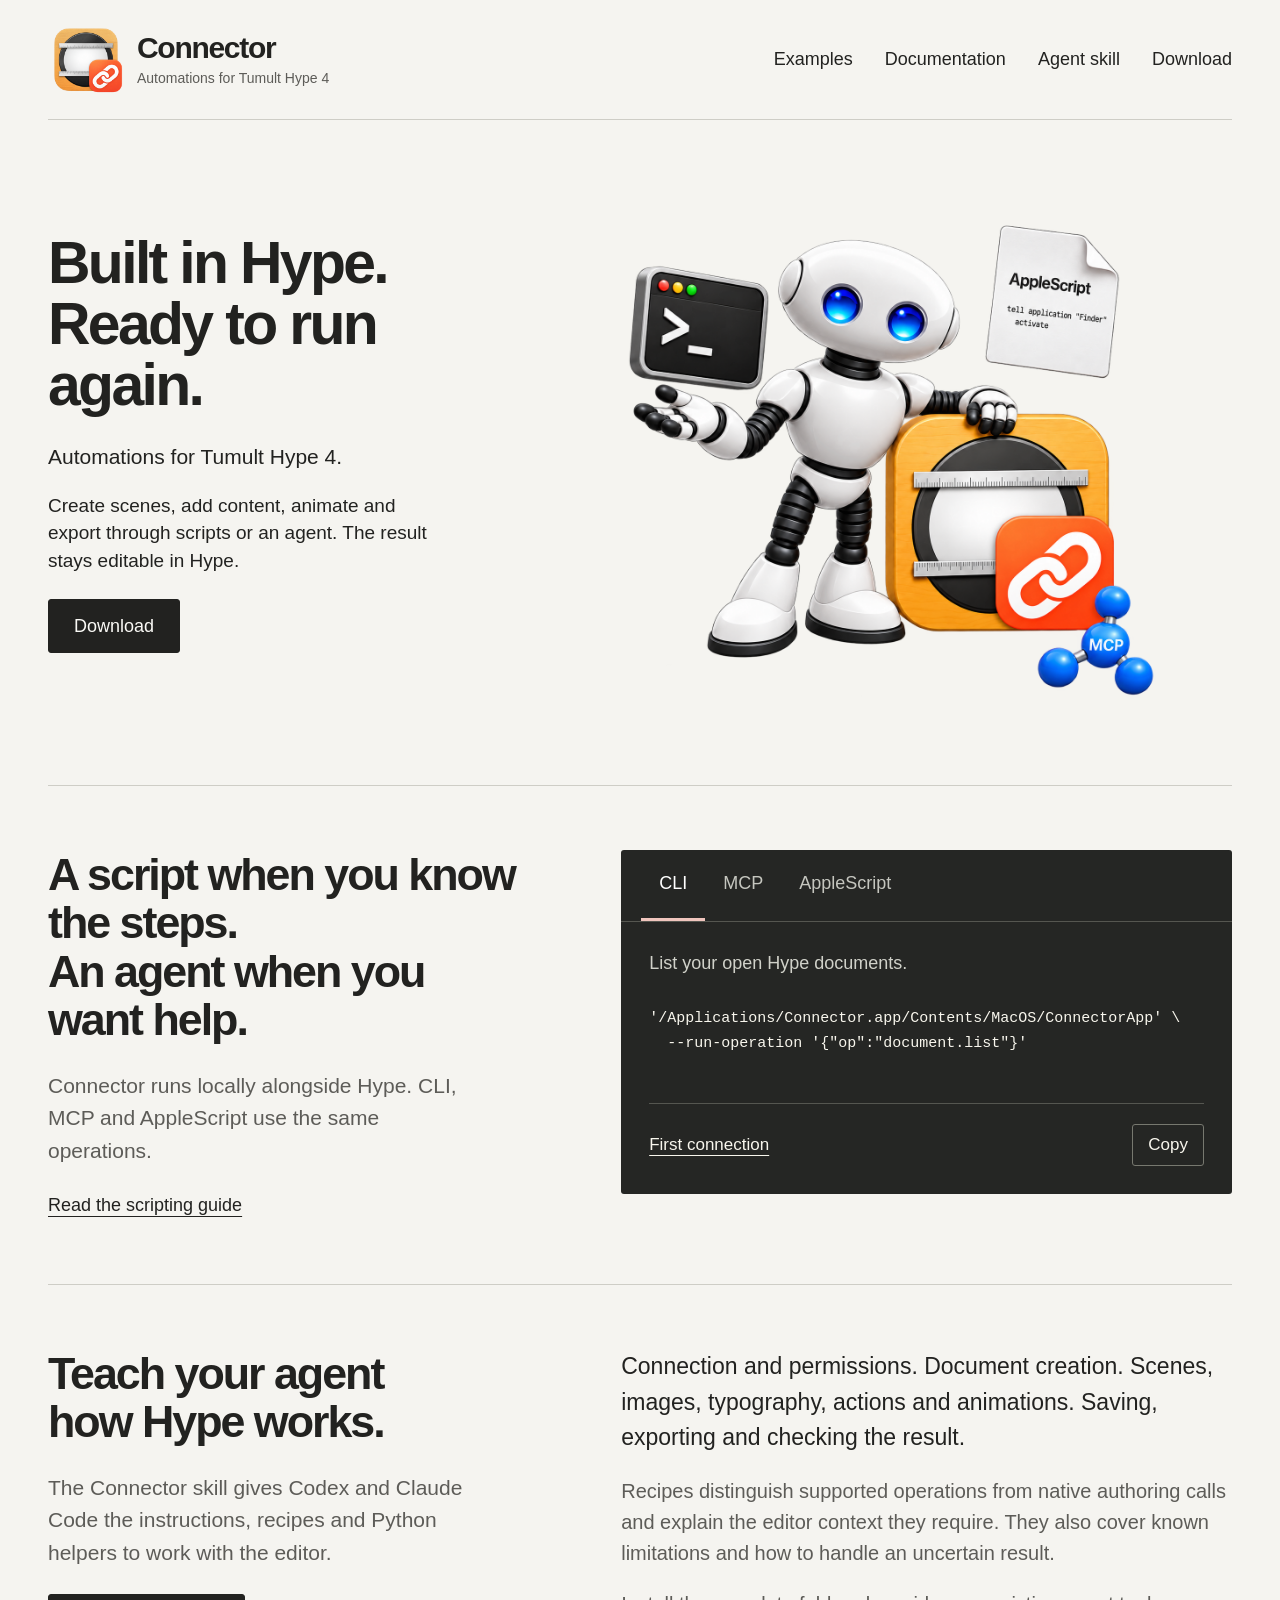
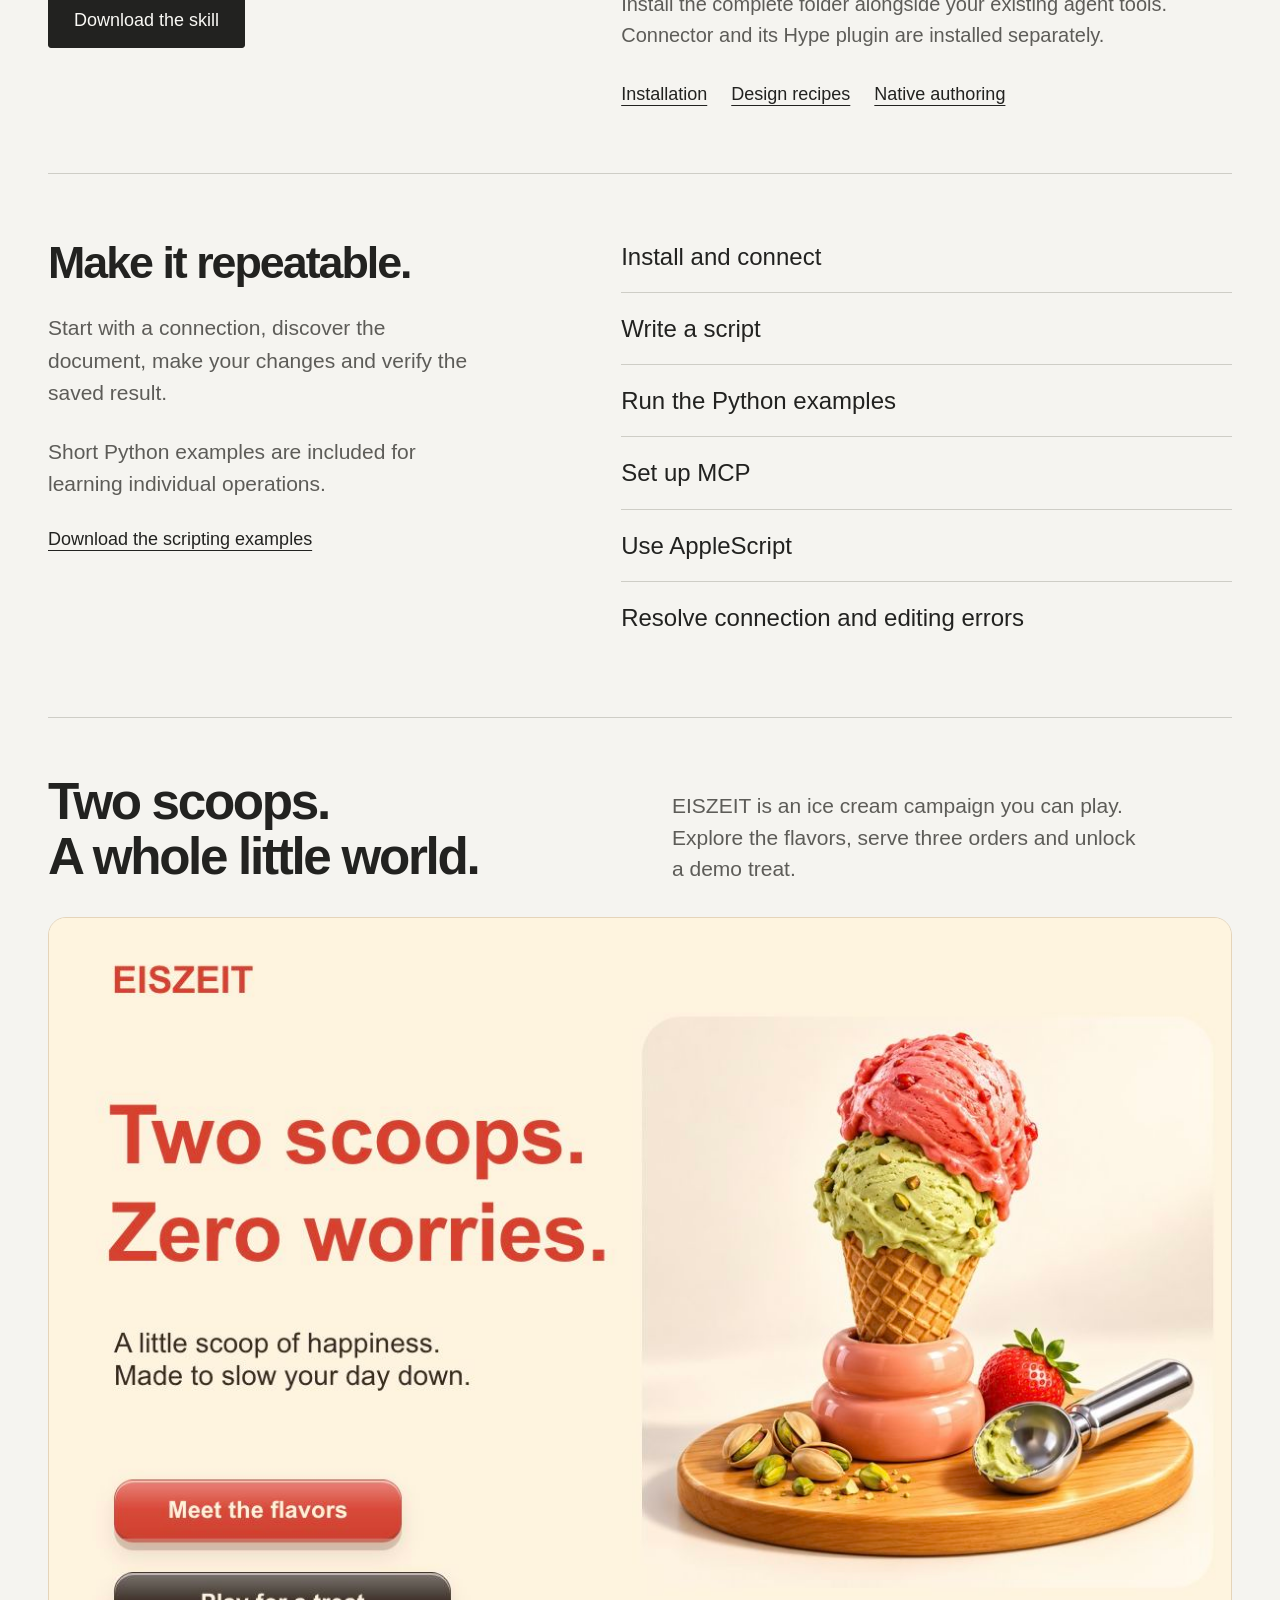
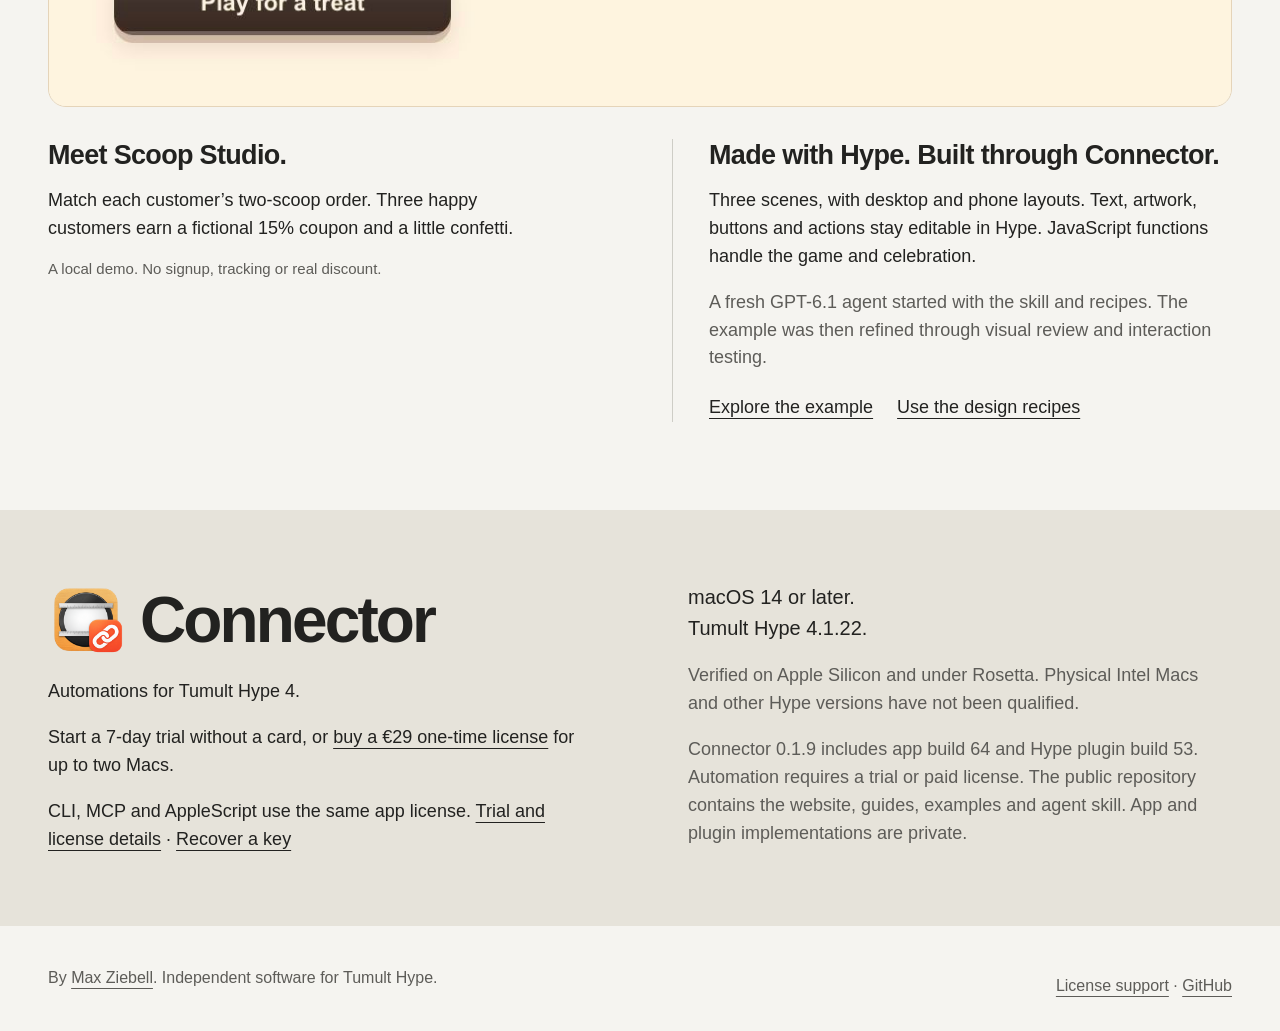
==== commit 1d4011df: "Publish Connector 0.1.9 access simplification and support diagnostics" ====
--- a/site/index.html
+++ b/site/index.html
@@ -82,7 +82,7 @@
       <div class="showcase-making"><h3>Made with Hype. Built through Connector.</h3><p>Three scenes, with desktop and phone layouts. Text, artwork, buttons and actions stay editable in Hype. JavaScript functions handle the game and celebration.</p><p>A fresh GPT-6.1 agent started with the skill and recipes. The example was then refined through visual review and interaction testing.</p><div class="link-row"><a href="guides/examples.html">Explore the example</a><a href="guides/skill-design.html">Use the design recipes</a></div></div>
     </div>
   </section>
-<section class="download-section" id="download" aria-labelledby="download-title"><div class="wrap download-layout"><div><div class="download-brand"><img src="assets/connector-app-icon.png" alt="" width="76" height="76"><h2 id="download-title">Connector</h2></div><p>Automations for Tumult Hype 4.</p><!--DOWNLOAD_BUTTON--><p>Start a 7-day trial without a card, or <a href="https://license.maxziebell.de/checkout">buy a €29 one-time license</a> for up to two Macs.</p><p>CLI, MCP and AppleScript use the same app license. <a href="guides/licensing.html">Trial and license details</a> · <a href="https://license.maxziebell.de/recover">Recover a key</a></p></div><div class="download-details"><p>macOS 14 or later.<br>Tumult Hype 4.1.22.</p><p>Verified on Apple Silicon and under Rosetta. Physical Intel Macs and other Hype versions have not been qualified.</p><p>Connector 0.1.8 includes app build 62 and Hype plugin build 53. Automation requires a trial or paid license. The public repository contains the website, guides, examples and agent skill. App and plugin implementations are private.</p></div></div></section>
+<section class="download-section" id="download" aria-labelledby="download-title"><div class="wrap download-layout"><div><div class="download-brand"><img src="assets/connector-app-icon.png" alt="" width="76" height="76"><h2 id="download-title">Connector</h2></div><p>Automations for Tumult Hype 4.</p><!--DOWNLOAD_BUTTON--><p>Start a 7-day trial without a card, or <a href="https://license.maxziebell.de/checkout">buy a €29 one-time license</a> for up to two Macs.</p><p>CLI, MCP and AppleScript use the same app license. <a href="guides/licensing.html">Trial and license details</a> · <a href="https://license.maxziebell.de/recover">Recover a key</a></p></div><div class="download-details"><p>macOS 14 or later.<br>Tumult Hype 4.1.22.</p><p>Verified on Apple Silicon and under Rosetta. Physical Intel Macs and other Hype versions have not been qualified.</p><p>Connector 0.1.9 includes app build 64 and Hype plugin build 53. Automation requires a trial or paid license. The public repository contains the website, guides, examples and agent skill. App and plugin implementations are private.</p></div></div></section>
 </main>
 <footer class="footer wrap"><p>By <a href="https://github.com/worldoptimizer">Max Ziebell</a>. Independent software for Tumult Hype.</p><p><a href="mailto:license@maxziebell.de">License support</a> · <a href="https://github.com/worldoptimizer/hype-connector">GitHub</a></p></footer>
 <div class="copy-status sr-only" aria-live="polite"></div>
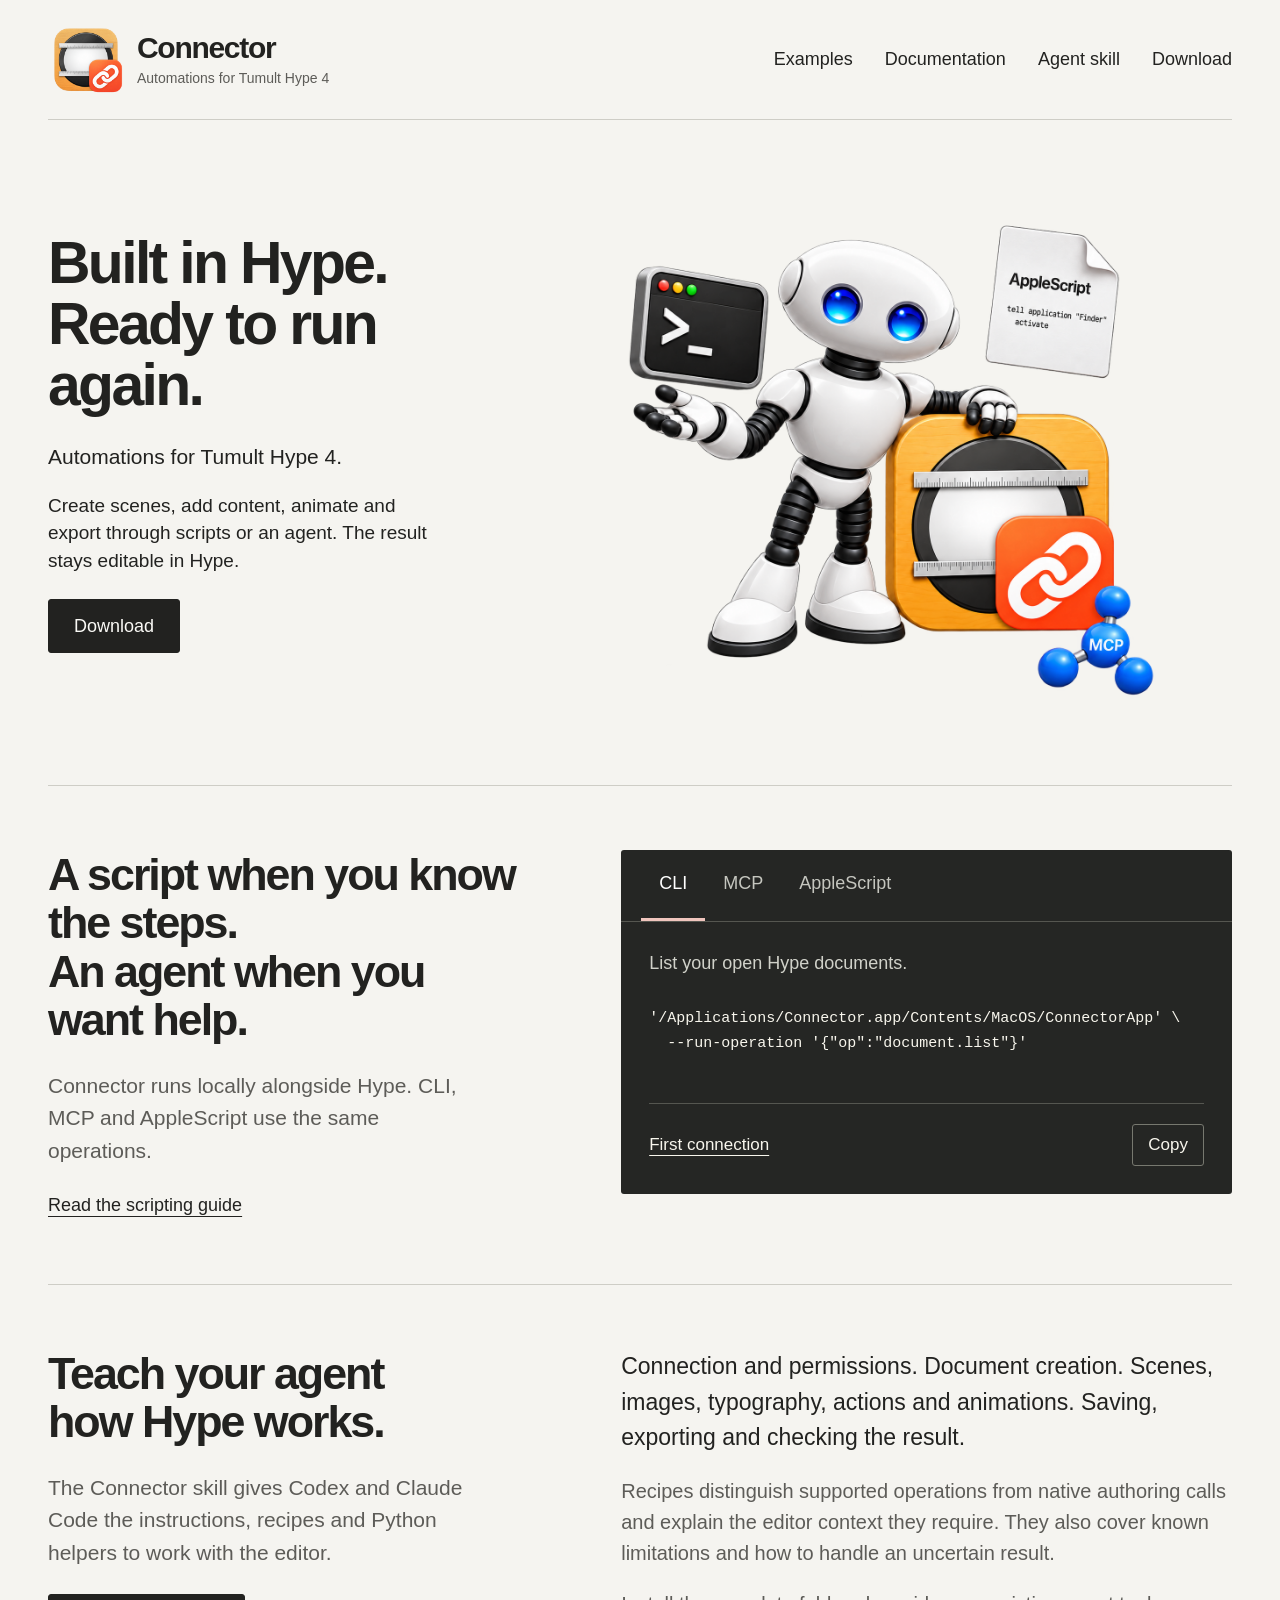
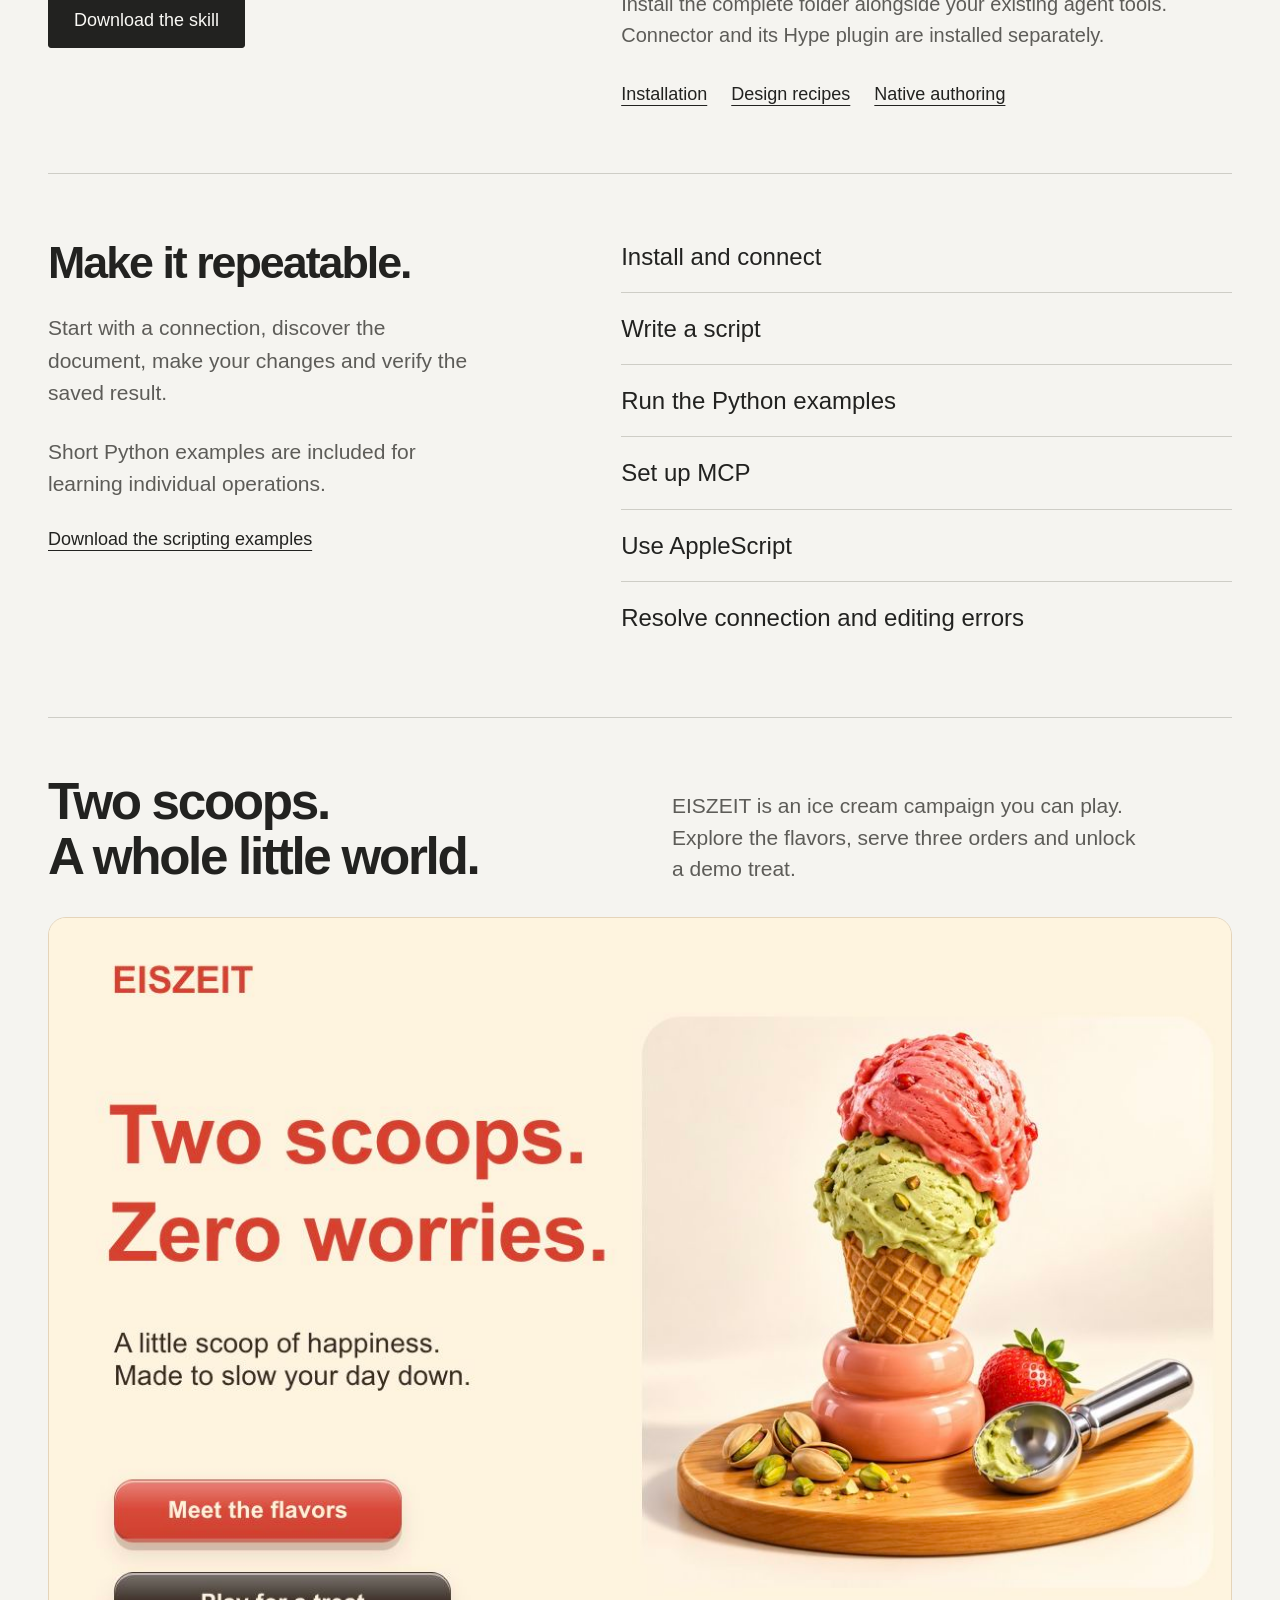
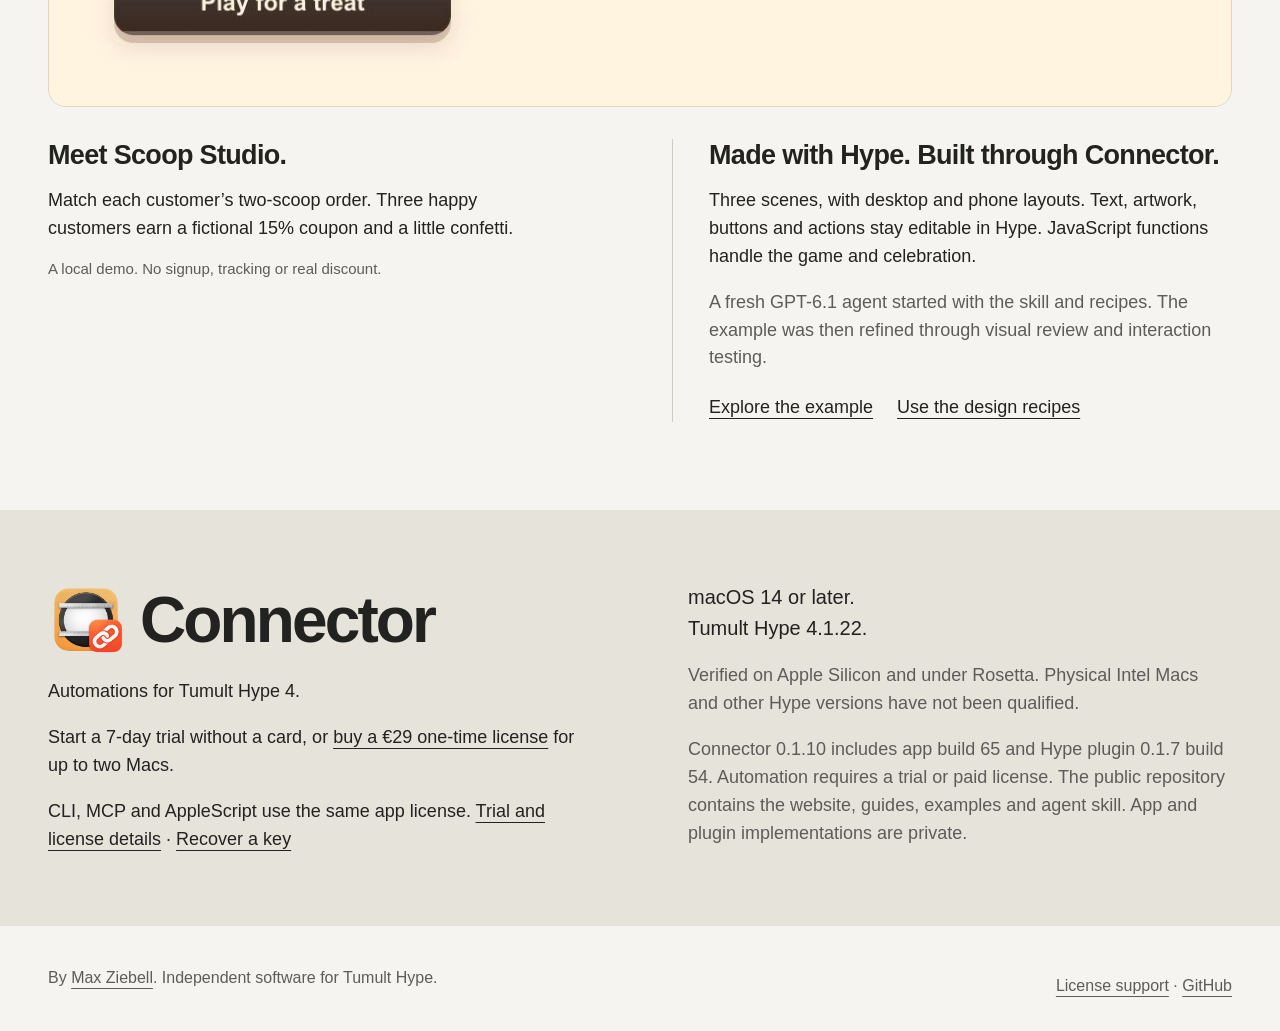
==== commit e43c9893: "Publish Connector 0.1.10 editor fixes and updated skill" ====
--- a/site/index.html
+++ b/site/index.html
@@ -82,7 +82,7 @@
       <div class="showcase-making"><h3>Made with Hype. Built through Connector.</h3><p>Three scenes, with desktop and phone layouts. Text, artwork, buttons and actions stay editable in Hype. JavaScript functions handle the game and celebration.</p><p>A fresh GPT-6.1 agent started with the skill and recipes. The example was then refined through visual review and interaction testing.</p><div class="link-row"><a href="guides/examples.html">Explore the example</a><a href="guides/skill-design.html">Use the design recipes</a></div></div>
     </div>
   </section>
-<section class="download-section" id="download" aria-labelledby="download-title"><div class="wrap download-layout"><div><div class="download-brand"><img src="assets/connector-app-icon.png" alt="" width="76" height="76"><h2 id="download-title">Connector</h2></div><p>Automations for Tumult Hype 4.</p><!--DOWNLOAD_BUTTON--><p>Start a 7-day trial without a card, or <a href="https://license.maxziebell.de/checkout">buy a €29 one-time license</a> for up to two Macs.</p><p>CLI, MCP and AppleScript use the same app license. <a href="guides/licensing.html">Trial and license details</a> · <a href="https://license.maxziebell.de/recover">Recover a key</a></p></div><div class="download-details"><p>macOS 14 or later.<br>Tumult Hype 4.1.22.</p><p>Verified on Apple Silicon and under Rosetta. Physical Intel Macs and other Hype versions have not been qualified.</p><p>Connector 0.1.9 includes app build 64 and Hype plugin build 53. Automation requires a trial or paid license. The public repository contains the website, guides, examples and agent skill. App and plugin implementations are private.</p></div></div></section>
+<section class="download-section" id="download" aria-labelledby="download-title"><div class="wrap download-layout"><div><div class="download-brand"><img src="assets/connector-app-icon.png" alt="" width="76" height="76"><h2 id="download-title">Connector</h2></div><p>Automations for Tumult Hype 4.</p><!--DOWNLOAD_BUTTON--><p>Start a 7-day trial without a card, or <a href="https://license.maxziebell.de/checkout">buy a €29 one-time license</a> for up to two Macs.</p><p>CLI, MCP and AppleScript use the same app license. <a href="guides/licensing.html">Trial and license details</a> · <a href="https://license.maxziebell.de/recover">Recover a key</a></p></div><div class="download-details"><p>macOS 14 or later.<br>Tumult Hype 4.1.22.</p><p>Verified on Apple Silicon and under Rosetta. Physical Intel Macs and other Hype versions have not been qualified.</p><p>Connector 0.1.10 includes app build 65 and Hype plugin 0.1.7 build 54. Automation requires a trial or paid license. The public repository contains the website, guides, examples and agent skill. App and plugin implementations are private.</p></div></div></section>
 </main>
 <footer class="footer wrap"><p>By <a href="https://github.com/worldoptimizer">Max Ziebell</a>. Independent software for Tumult Hype.</p><p><a href="mailto:license@maxziebell.de">License support</a> · <a href="https://github.com/worldoptimizer/hype-connector">GitHub</a></p></footer>
 <div class="copy-status sr-only" aria-live="polite"></div>
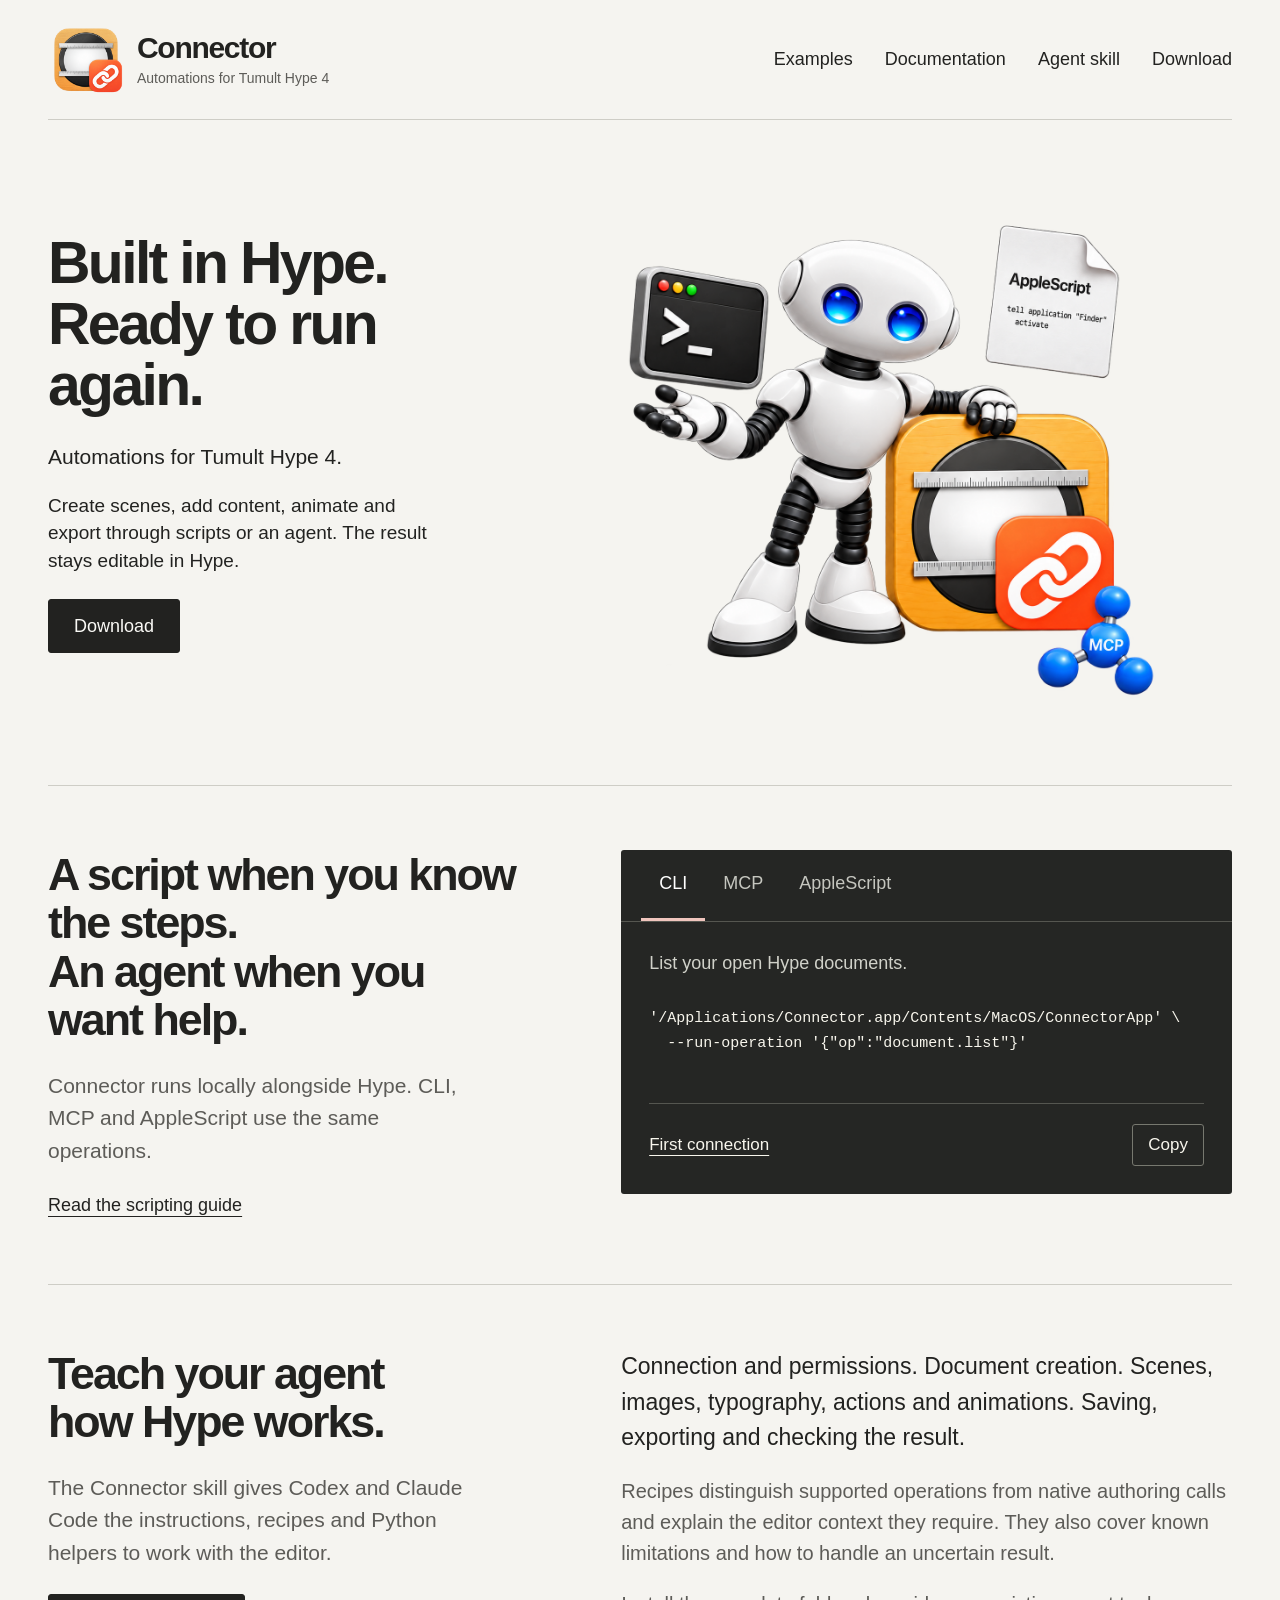
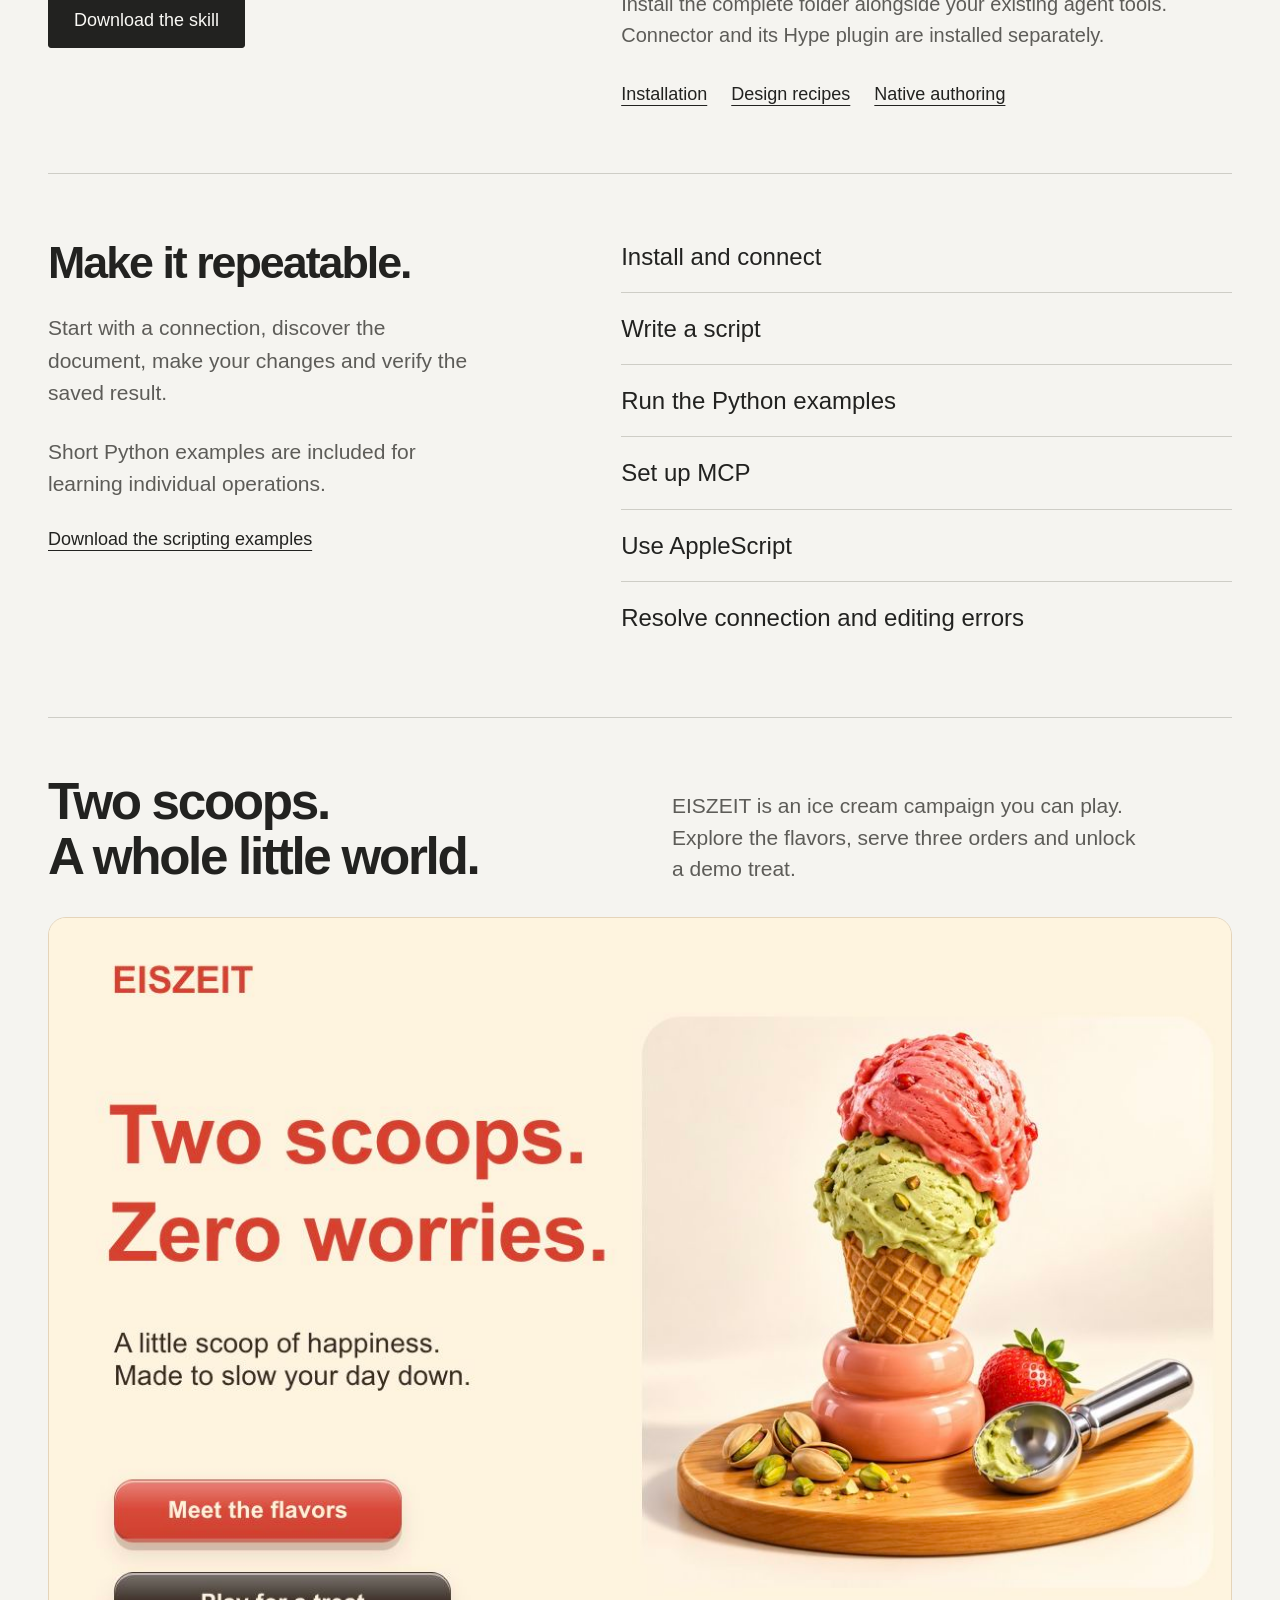
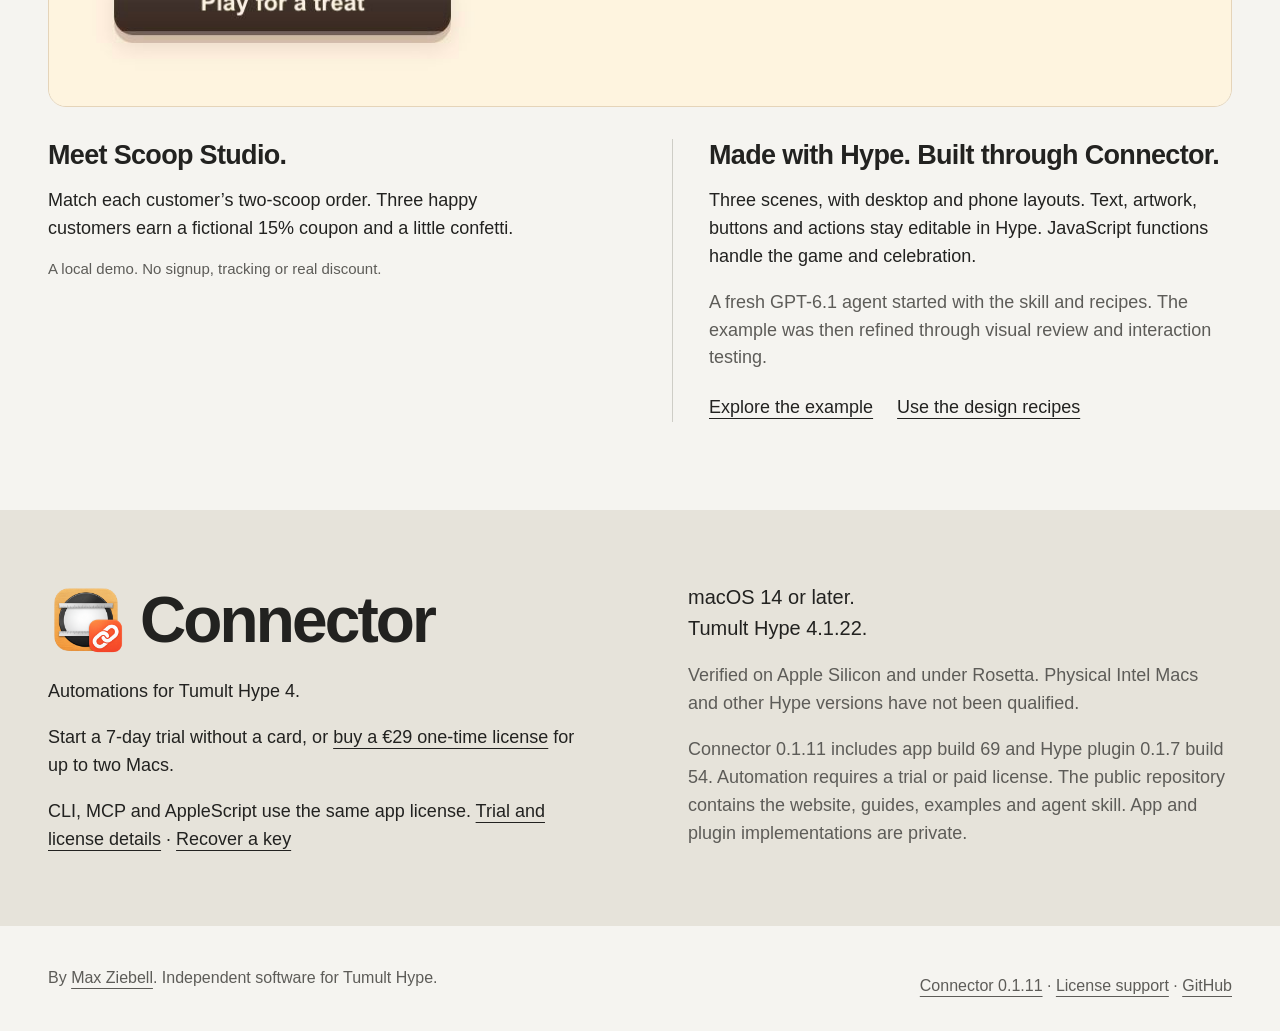
==== commit cf702d47: "Release Connector 0.1.11 guided setup and managed skills" ====
--- a/site/index.html
+++ b/site/index.html
@@ -82,9 +82,9 @@
       <div class="showcase-making"><h3>Made with Hype. Built through Connector.</h3><p>Three scenes, with desktop and phone layouts. Text, artwork, buttons and actions stay editable in Hype. JavaScript functions handle the game and celebration.</p><p>A fresh GPT-6.1 agent started with the skill and recipes. The example was then refined through visual review and interaction testing.</p><div class="link-row"><a href="guides/examples.html">Explore the example</a><a href="guides/skill-design.html">Use the design recipes</a></div></div>
     </div>
   </section>
-<section class="download-section" id="download" aria-labelledby="download-title"><div class="wrap download-layout"><div><div class="download-brand"><img src="assets/connector-app-icon.png" alt="" width="76" height="76"><h2 id="download-title">Connector</h2></div><p>Automations for Tumult Hype 4.</p><!--DOWNLOAD_BUTTON--><p>Start a 7-day trial without a card, or <a href="https://license.maxziebell.de/checkout">buy a €29 one-time license</a> for up to two Macs.</p><p>CLI, MCP and AppleScript use the same app license. <a href="guides/licensing.html">Trial and license details</a> · <a href="https://license.maxziebell.de/recover">Recover a key</a></p></div><div class="download-details"><p>macOS 14 or later.<br>Tumult Hype 4.1.22.</p><p>Verified on Apple Silicon and under Rosetta. Physical Intel Macs and other Hype versions have not been qualified.</p><p>Connector 0.1.10 includes app build 65 and Hype plugin 0.1.7 build 54. Automation requires a trial or paid license. The public repository contains the website, guides, examples and agent skill. App and plugin implementations are private.</p></div></div></section>
+<section class="download-section" id="download" aria-labelledby="download-title"><div class="wrap download-layout"><div><div class="download-brand"><img src="assets/connector-app-icon.png" alt="" width="76" height="76"><h2 id="download-title">Connector</h2></div><p>Automations for Tumult Hype 4.</p><!--DOWNLOAD_BUTTON--><p>Start a 7-day trial without a card, or <a href="https://license.maxziebell.de/checkout">buy a €29 one-time license</a> for up to two Macs.</p><p>CLI, MCP and AppleScript use the same app license. <a href="guides/licensing.html">Trial and license details</a> · <a href="https://license.maxziebell.de/recover">Recover a key</a></p></div><div class="download-details"><p>macOS 14 or later.<br>Tumult Hype 4.1.22.</p><p>Verified on Apple Silicon and under Rosetta. Physical Intel Macs and other Hype versions have not been qualified.</p><p>Connector 0.1.11 includes app build 69 and Hype plugin 0.1.7 build 54. Automation requires a trial or paid license. The public repository contains the website, guides, examples and agent skill. App and plugin implementations are private.</p></div></div></section>
 </main>
-<footer class="footer wrap"><p>By <a href="https://github.com/worldoptimizer">Max Ziebell</a>. Independent software for Tumult Hype.</p><p><a href="mailto:license@maxziebell.de">License support</a> · <a href="https://github.com/worldoptimizer/hype-connector">GitHub</a></p></footer>
+<footer class="footer wrap"><p>By <a href="https://github.com/worldoptimizer">Max Ziebell</a>. Independent software for Tumult Hype.</p><p><a href="guides/updates.html">Connector 0.1.11</a> · <a href="mailto:license@maxziebell.de">License support</a> · <a href="https://github.com/worldoptimizer/hype-connector">GitHub</a></p></footer>
 <div class="copy-status sr-only" aria-live="polite"></div>
 </body>
 </html>
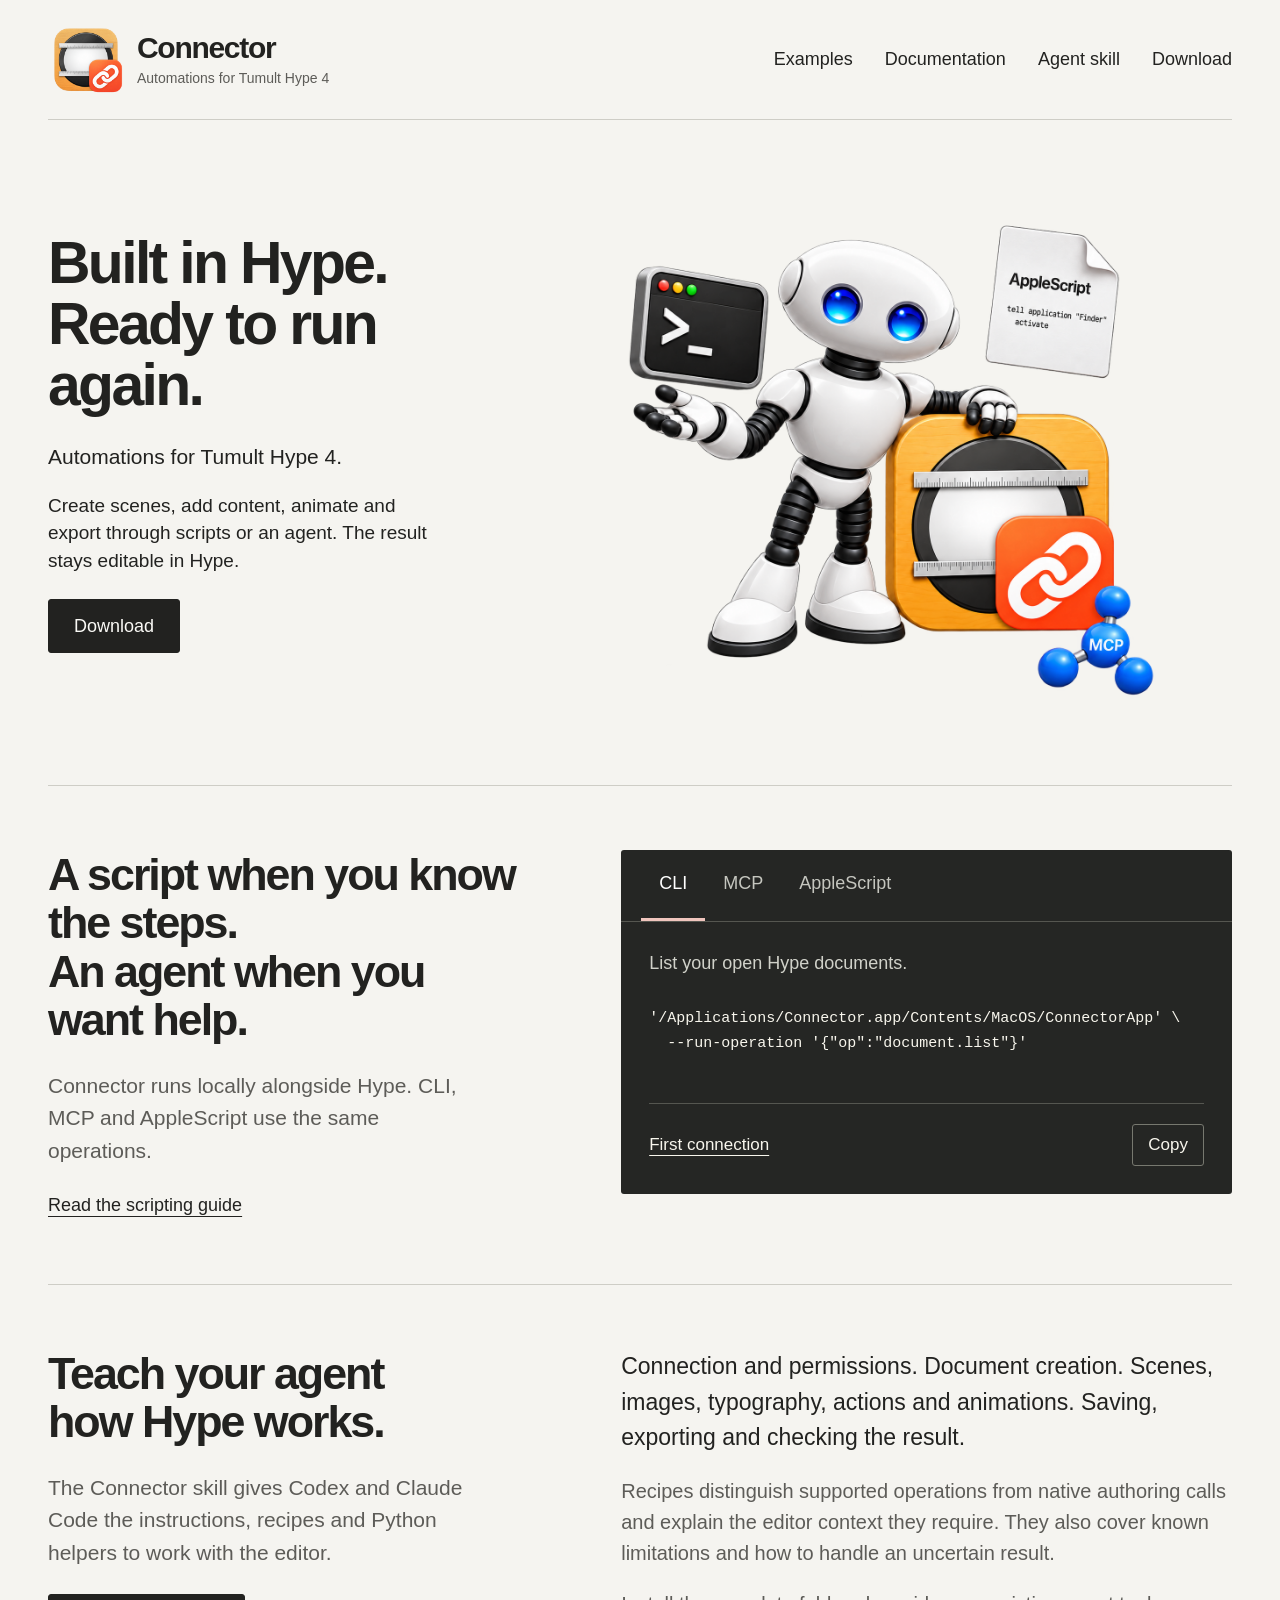
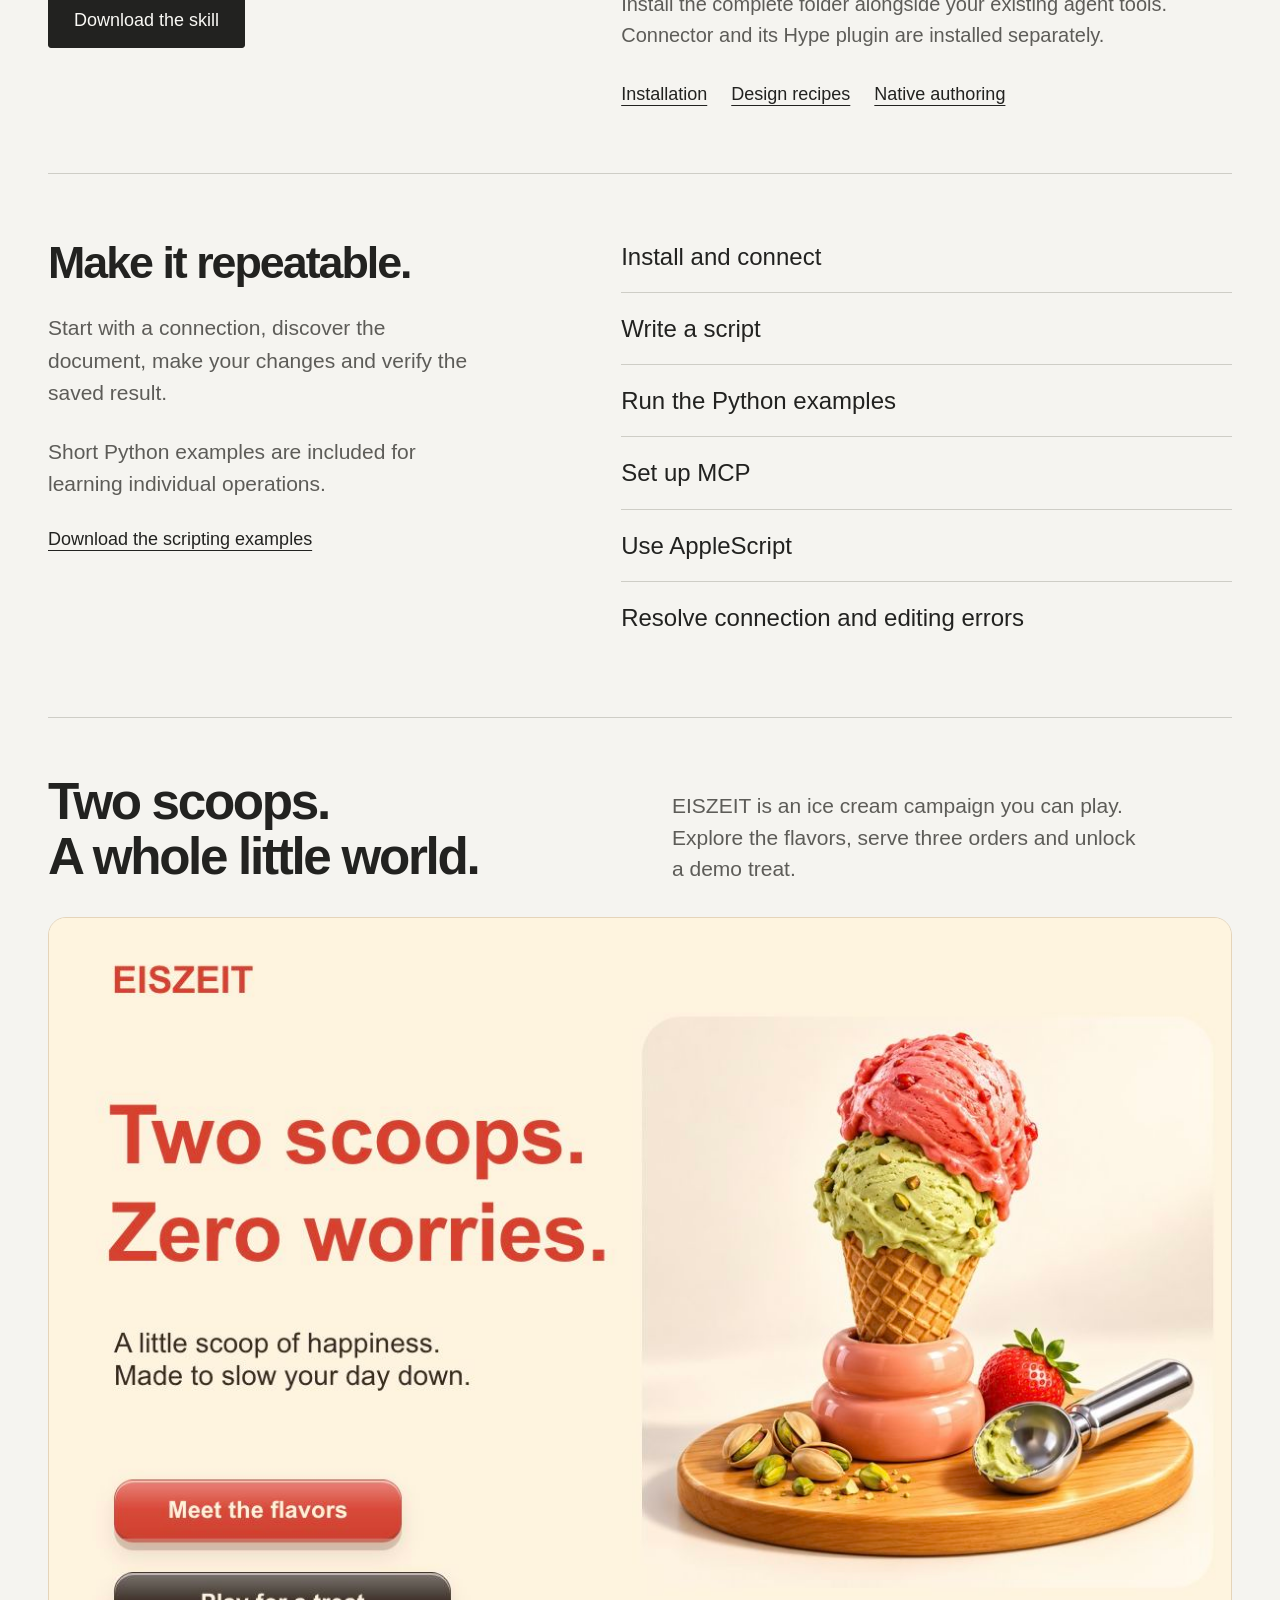
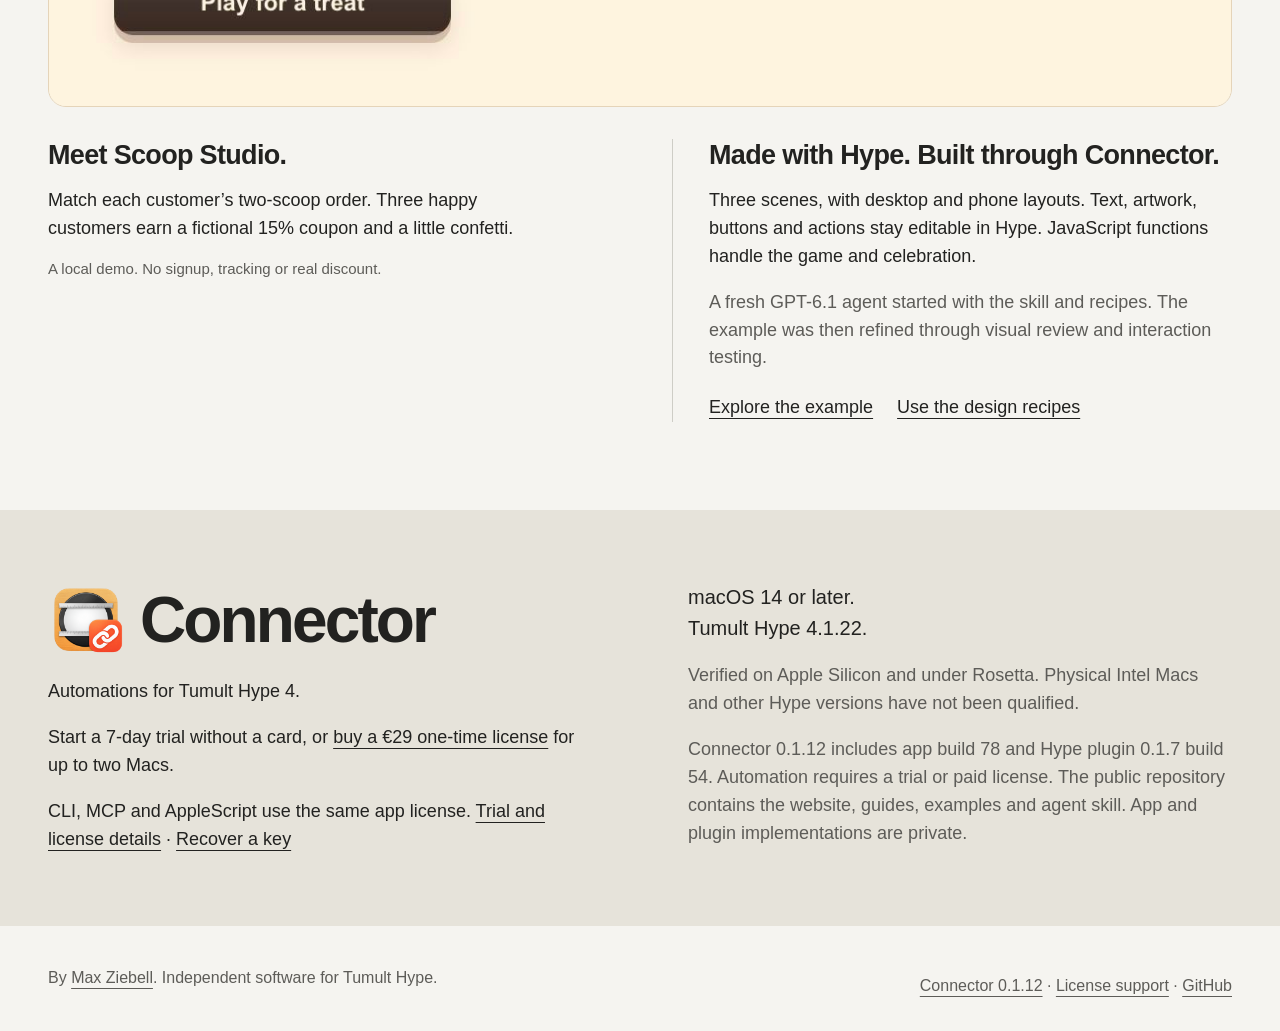
==== commit 4198a0a7: "Release 0.1.12 with a simpler three-step setup assistant" ====
--- a/site/index.html
+++ b/site/index.html
@@ -82,9 +82,9 @@
       <div class="showcase-making"><h3>Made with Hype. Built through Connector.</h3><p>Three scenes, with desktop and phone layouts. Text, artwork, buttons and actions stay editable in Hype. JavaScript functions handle the game and celebration.</p><p>A fresh GPT-6.1 agent started with the skill and recipes. The example was then refined through visual review and interaction testing.</p><div class="link-row"><a href="guides/examples.html">Explore the example</a><a href="guides/skill-design.html">Use the design recipes</a></div></div>
     </div>
   </section>
-<section class="download-section" id="download" aria-labelledby="download-title"><div class="wrap download-layout"><div><div class="download-brand"><img src="assets/connector-app-icon.png" alt="" width="76" height="76"><h2 id="download-title">Connector</h2></div><p>Automations for Tumult Hype 4.</p><!--DOWNLOAD_BUTTON--><p>Start a 7-day trial without a card, or <a href="https://license.maxziebell.de/checkout">buy a €29 one-time license</a> for up to two Macs.</p><p>CLI, MCP and AppleScript use the same app license. <a href="guides/licensing.html">Trial and license details</a> · <a href="https://license.maxziebell.de/recover">Recover a key</a></p></div><div class="download-details"><p>macOS 14 or later.<br>Tumult Hype 4.1.22.</p><p>Verified on Apple Silicon and under Rosetta. Physical Intel Macs and other Hype versions have not been qualified.</p><p>Connector 0.1.11 includes app build 69 and Hype plugin 0.1.7 build 54. Automation requires a trial or paid license. The public repository contains the website, guides, examples and agent skill. App and plugin implementations are private.</p></div></div></section>
+<section class="download-section" id="download" aria-labelledby="download-title"><div class="wrap download-layout"><div><div class="download-brand"><img src="assets/connector-app-icon.png" alt="" width="76" height="76"><h2 id="download-title">Connector</h2></div><p>Automations for Tumult Hype 4.</p><!--DOWNLOAD_BUTTON--><p>Start a 7-day trial without a card, or <a href="https://license.maxziebell.de/checkout">buy a €29 one-time license</a> for up to two Macs.</p><p>CLI, MCP and AppleScript use the same app license. <a href="guides/licensing.html">Trial and license details</a> · <a href="https://license.maxziebell.de/recover">Recover a key</a></p></div><div class="download-details"><p>macOS 14 or later.<br>Tumult Hype 4.1.22.</p><p>Verified on Apple Silicon and under Rosetta. Physical Intel Macs and other Hype versions have not been qualified.</p><p>Connector 0.1.12 includes app build 78 and Hype plugin 0.1.7 build 54. Automation requires a trial or paid license. The public repository contains the website, guides, examples and agent skill. App and plugin implementations are private.</p></div></div></section>
 </main>
-<footer class="footer wrap"><p>By <a href="https://github.com/worldoptimizer">Max Ziebell</a>. Independent software for Tumult Hype.</p><p><a href="guides/updates.html">Connector 0.1.11</a> · <a href="mailto:license@maxziebell.de">License support</a> · <a href="https://github.com/worldoptimizer/hype-connector">GitHub</a></p></footer>
+<footer class="footer wrap"><p>By <a href="https://github.com/worldoptimizer">Max Ziebell</a>. Independent software for Tumult Hype.</p><p><a href="guides/updates.html">Connector 0.1.12</a> · <a href="mailto:license@maxziebell.de">License support</a> · <a href="https://github.com/worldoptimizer/hype-connector">GitHub</a></p></footer>
 <div class="copy-status sr-only" aria-live="polite"></div>
 </body>
 </html>
